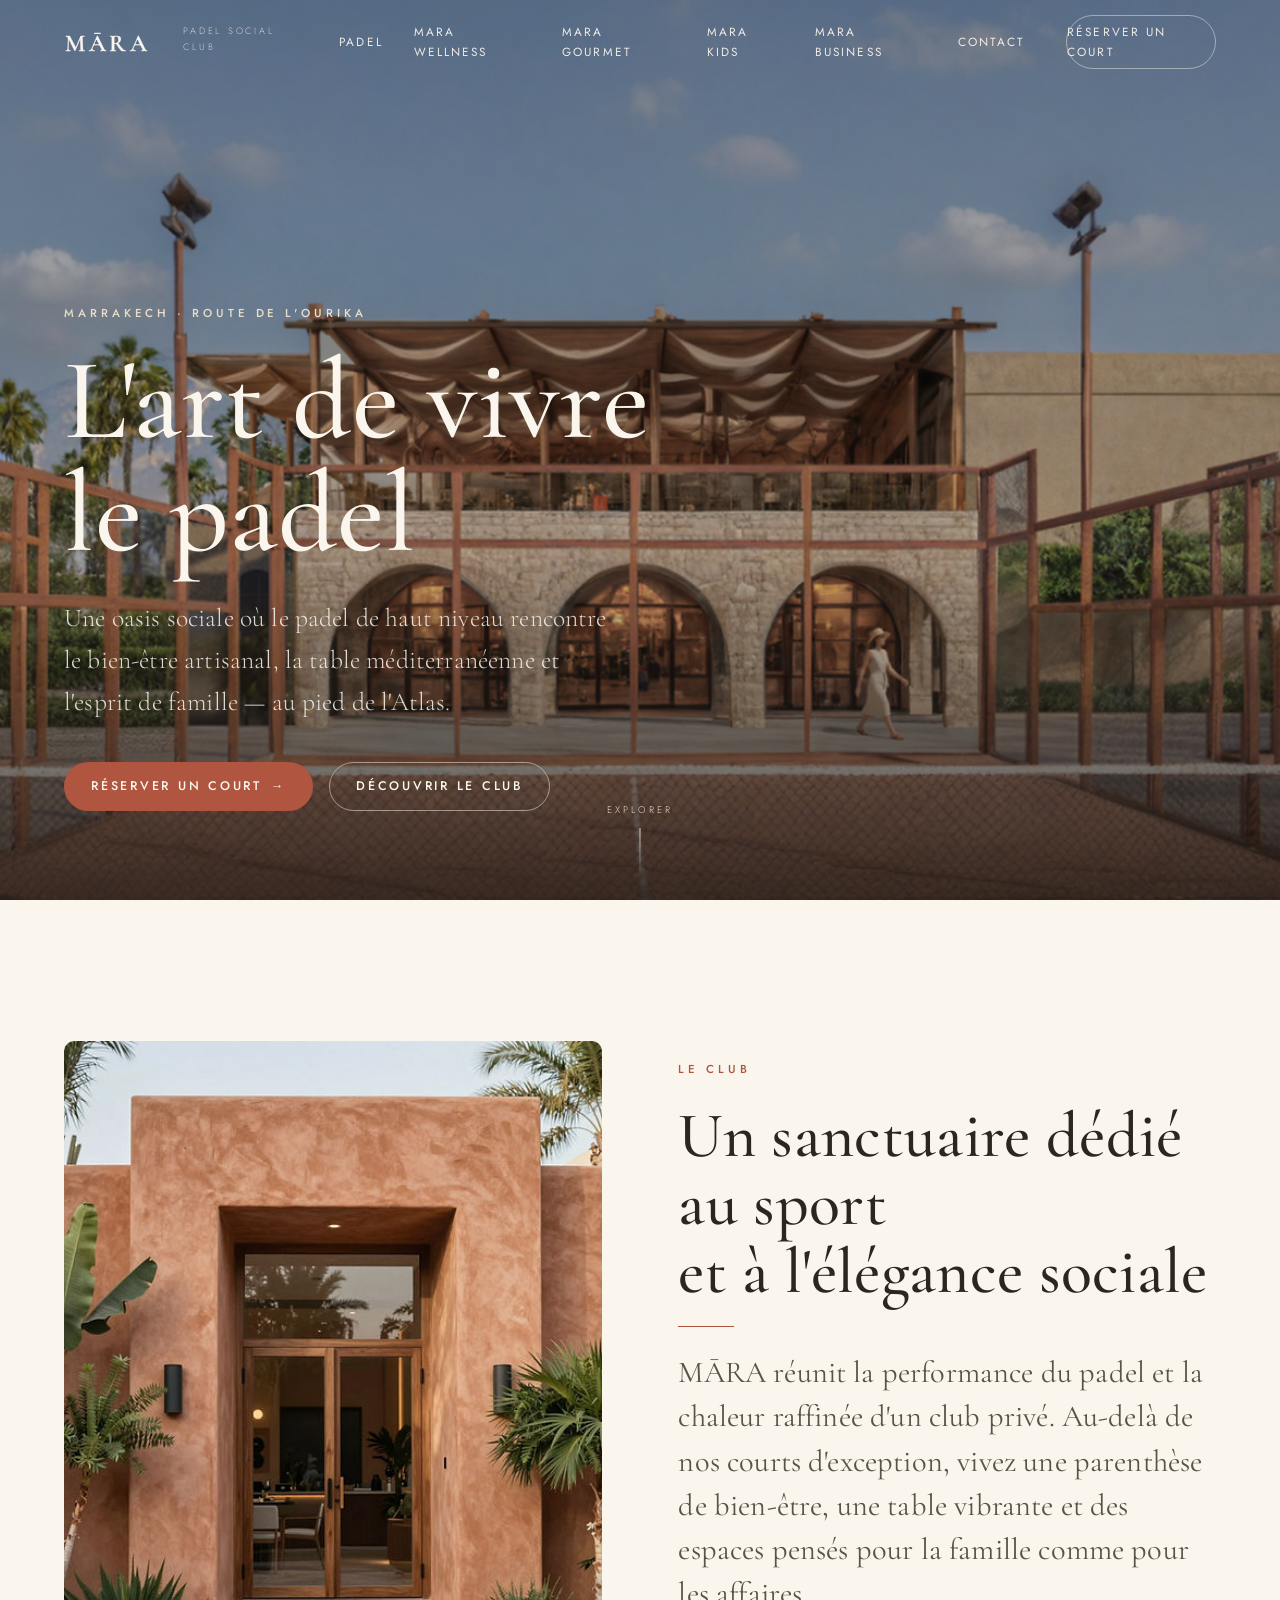
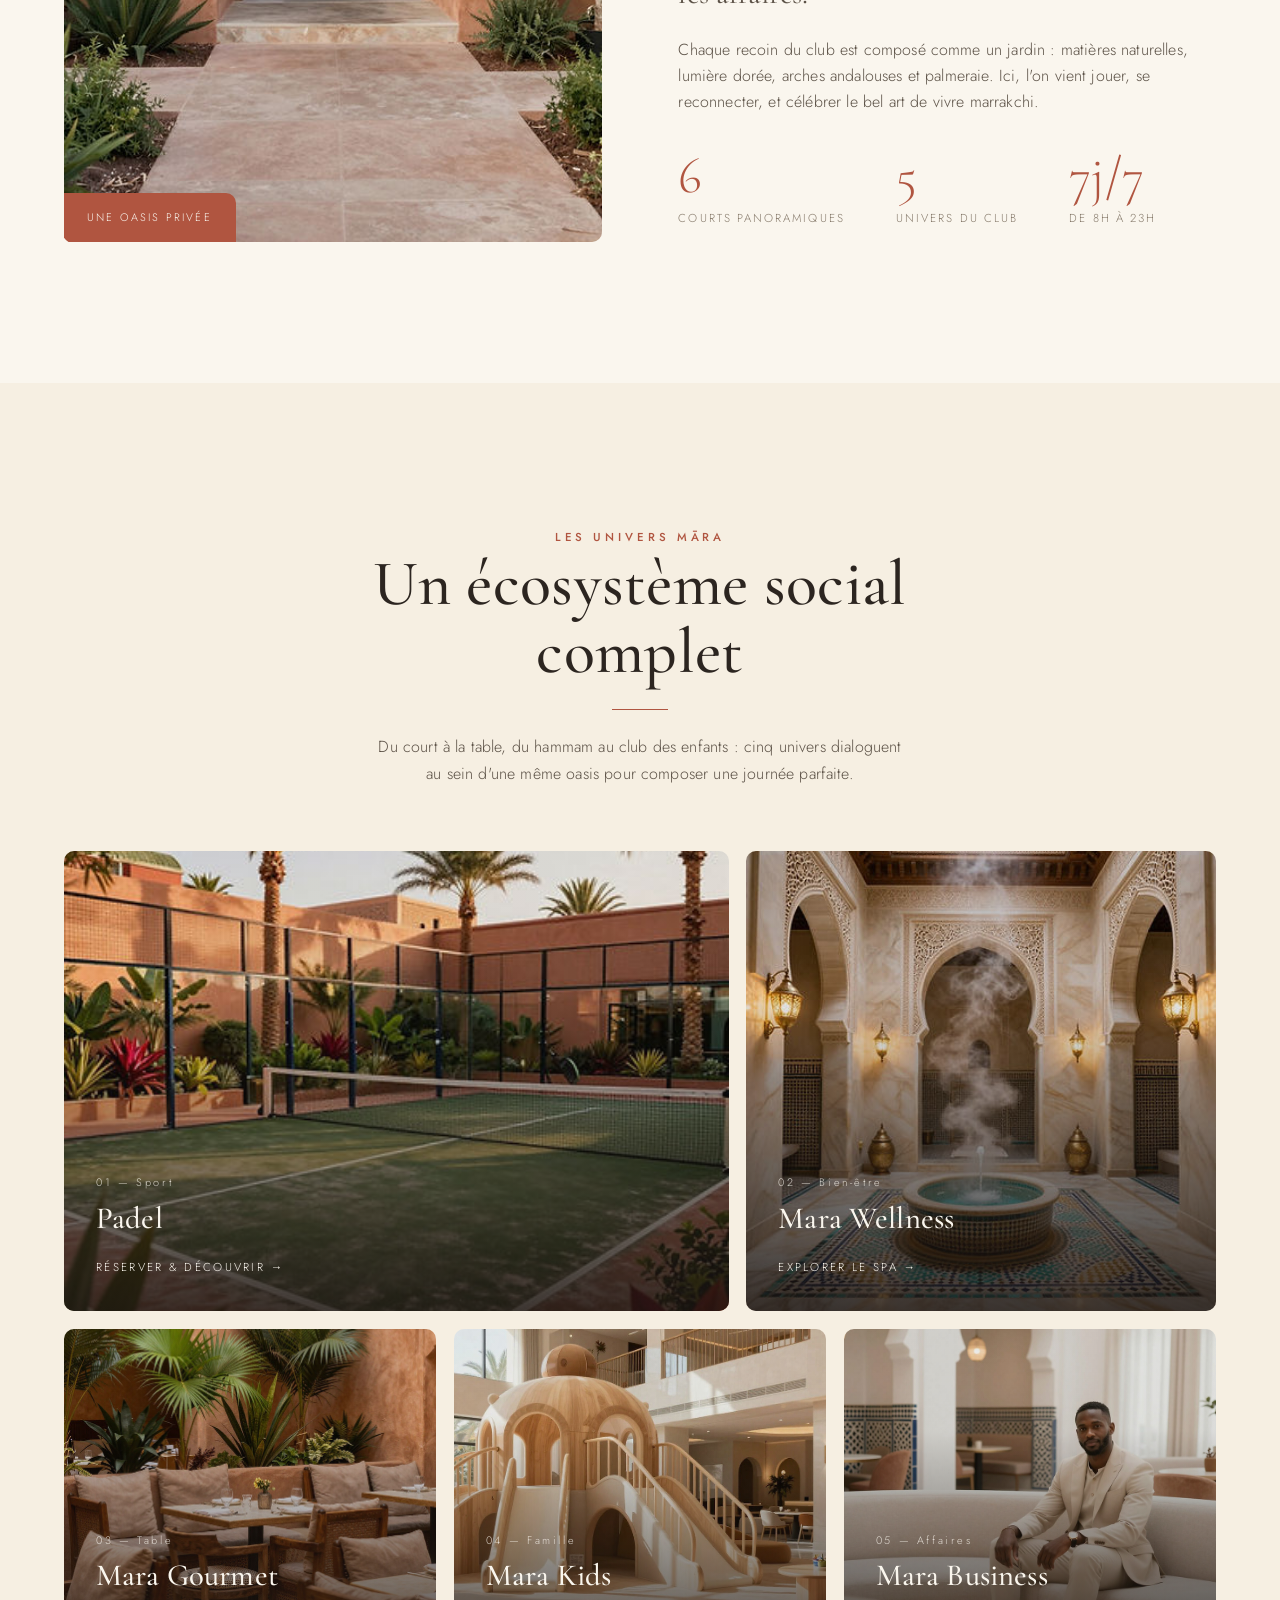
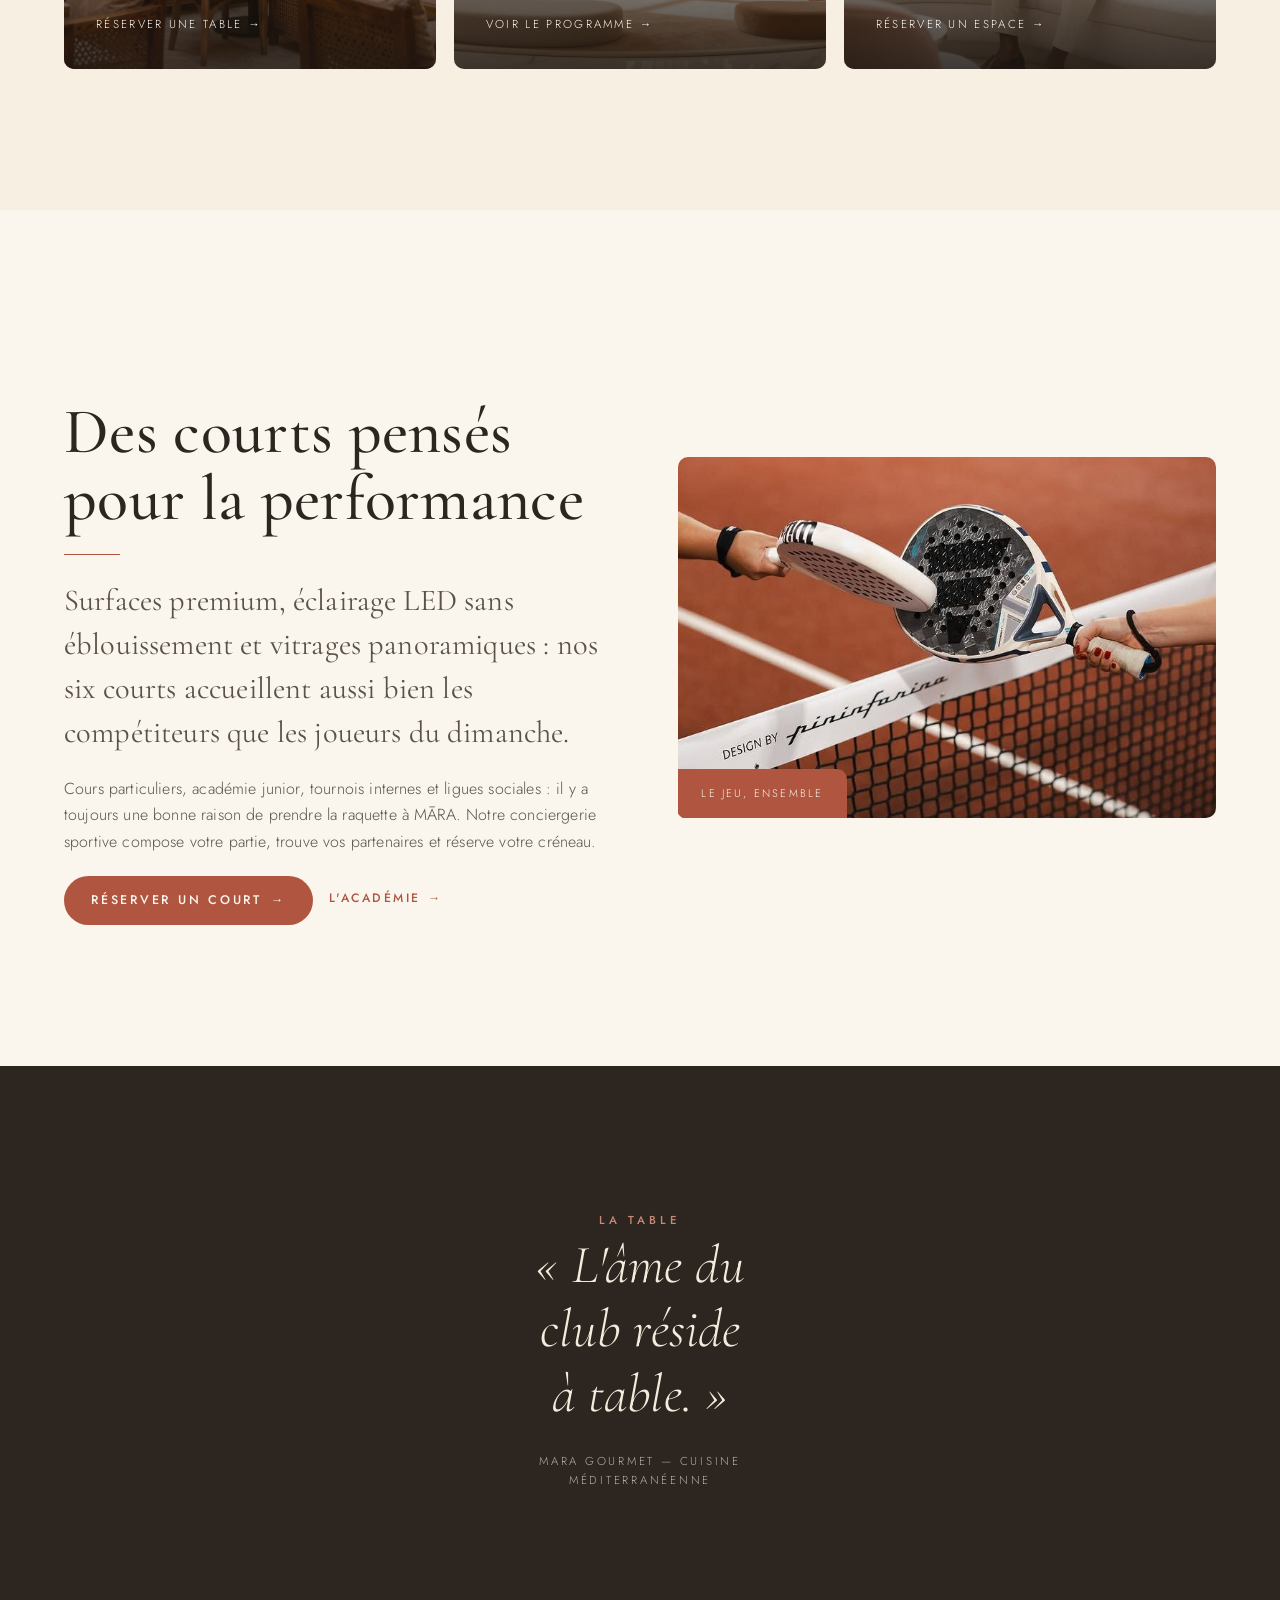
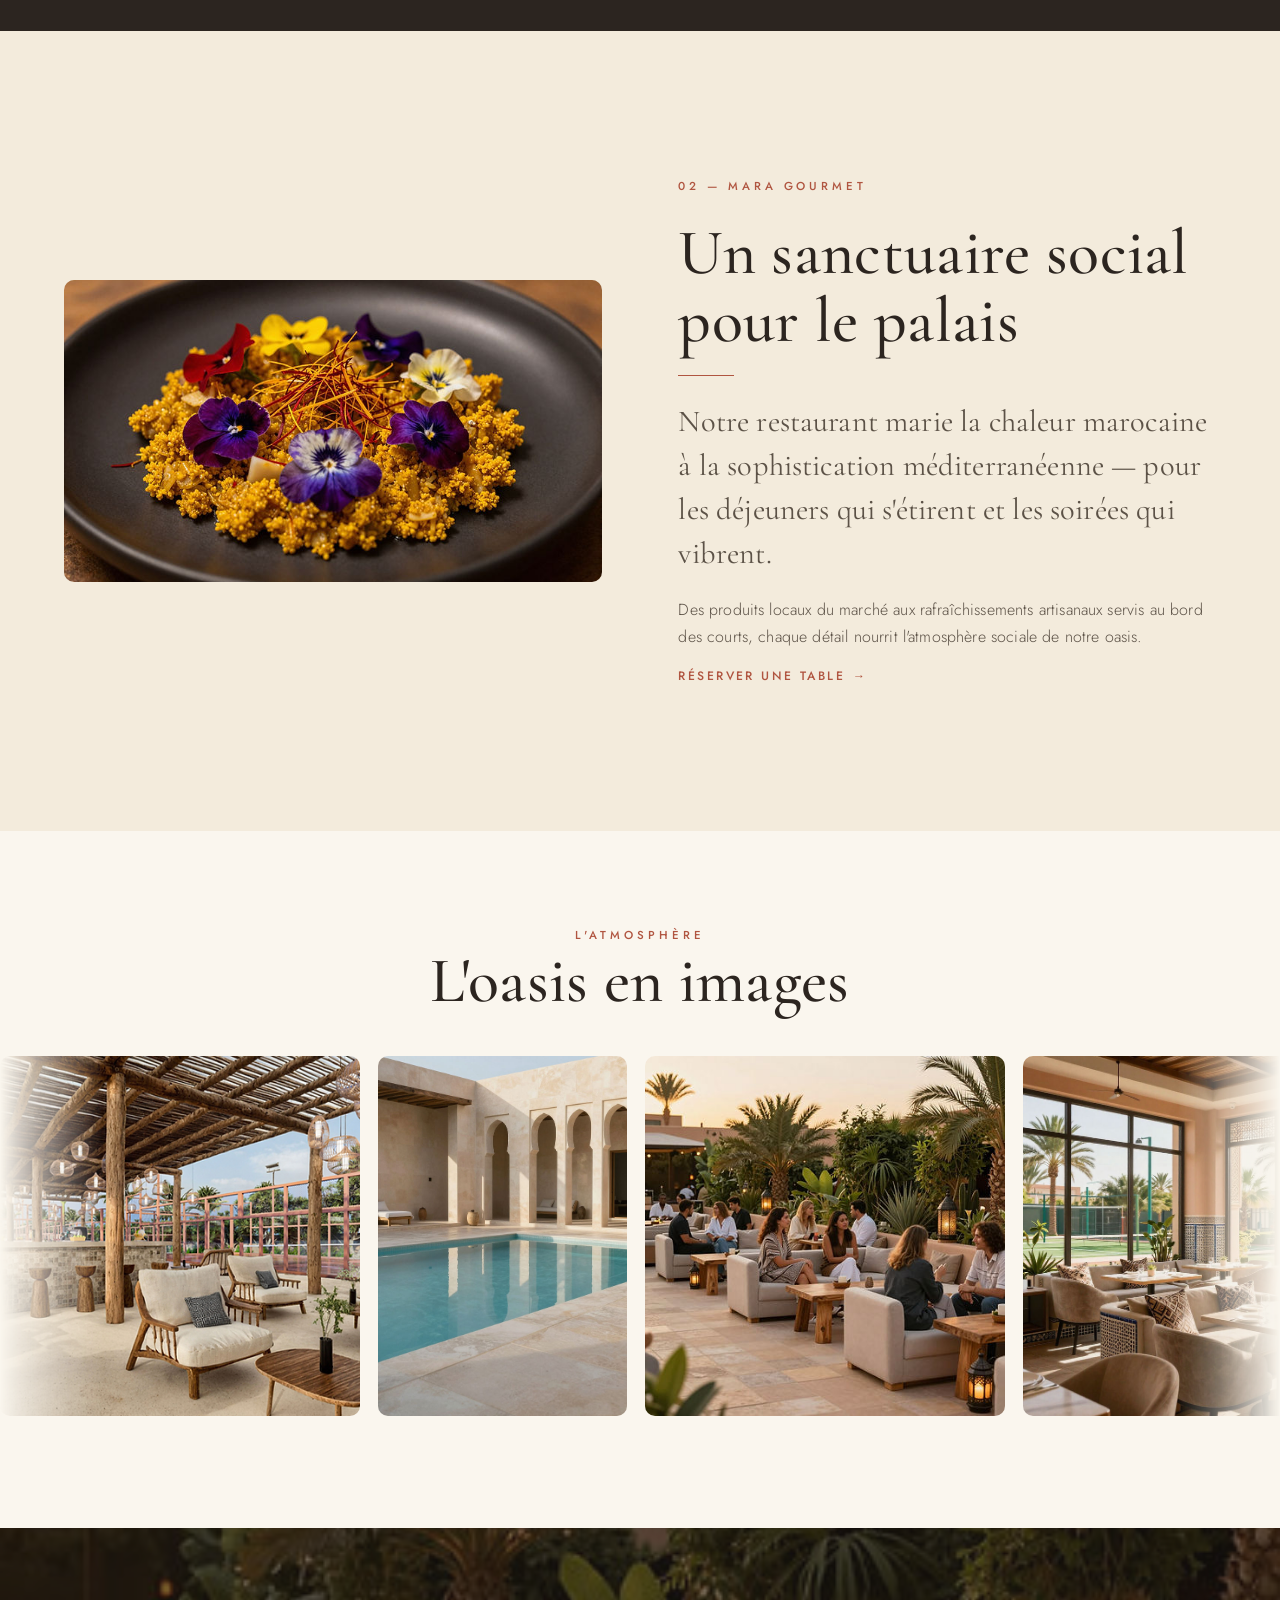
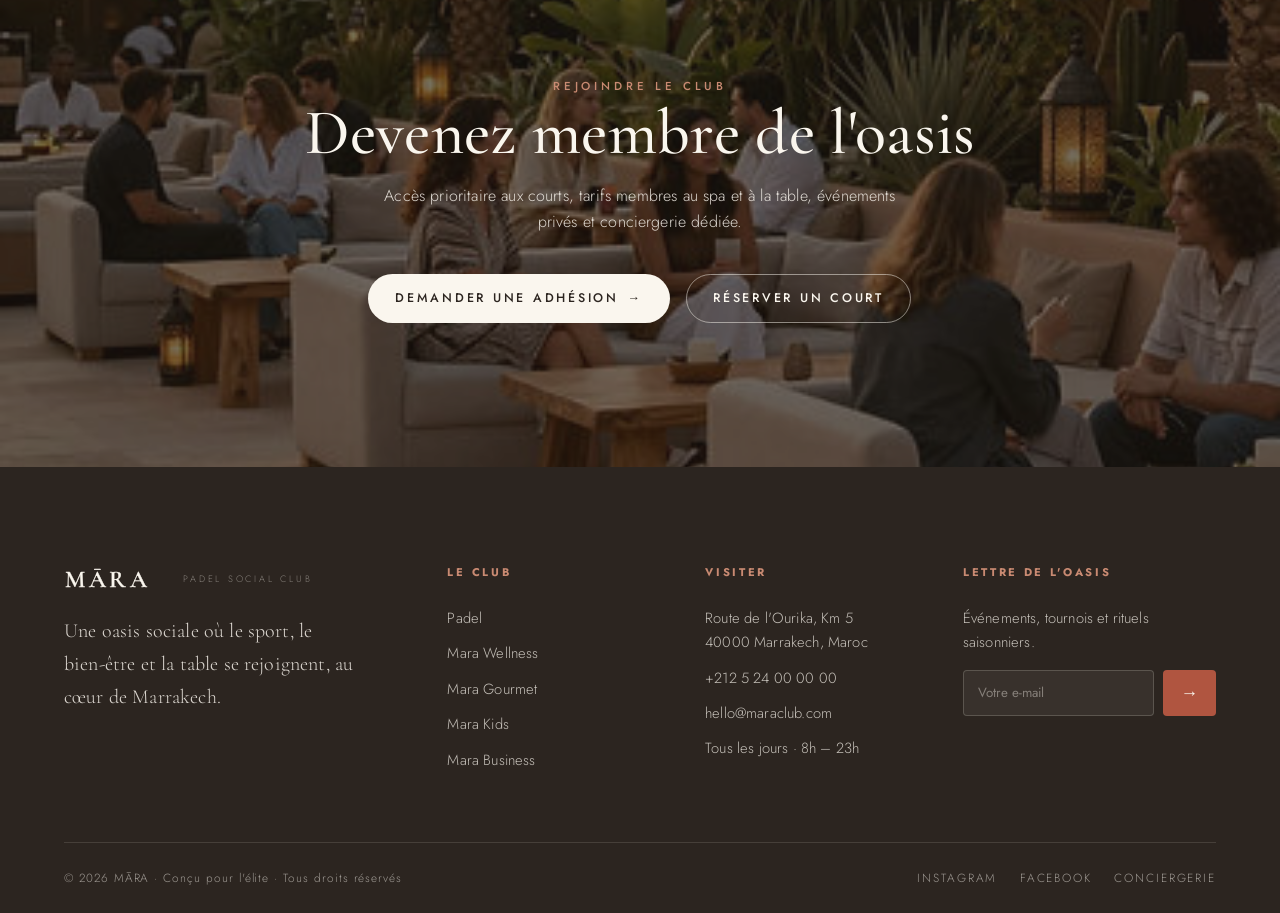
==== site/index.html @ 694688c3 "Initial commit — MARA Padel Social Club website Site vitrine statique (HTML/CSS/JS) pour le club de " ====
<!DOCTYPE html>
<html lang="fr">
<head>
  <meta charset="UTF-8" />
  <meta name="viewport" content="width=device-width, initial-scale=1.0" />
  <title>MĀRA — Padel Social Club · Marrakech</title>
  <meta name="description" content="MĀRA est un club social de padel à Marrakech : courts d'exception, spa & hammam artisanal, cuisine méditerranéenne, club enfants et espaces affaires, au cœur d'une oasis." />
  <link rel="icon" href="assets/images/logo.png" />
  <link rel="preconnect" href="https://fonts.googleapis.com" />
  <link rel="preconnect" href="https://fonts.gstatic.com" crossorigin />
  <script>document.documentElement.classList.add('js');</script>
  <link rel="stylesheet" href="assets/css/style.css" />
</head>
<body>

  <!-- ============ HEADER ============ -->
  <header class="site-header">
    <div class="container">
      <a class="brand" href="index.html" aria-label="MĀRA — accueil">
        <svg class="brand-logo animate" viewBox="0 0 180 50" role="img" aria-label="M&#256;RA"><text x="2" y="40">M&#256;RA</text></svg>
        <span class="brand-sub">Padel Social Club</span>
      </a>
      <nav class="nav" aria-label="Navigation principale">
        <a href="padel.html">Padel</a>
        <a href="wellness.html">Mara Wellness</a>
        <a href="gourmet.html">Mara Gourmet</a>
        <a href="kids.html">Mara Kids</a>
        <a href="business.html">Mara Business</a>
        <a href="contact.html">Contact</a>
        <a href="padel.html" class="btn btn--light nav-cta">Réserver un court</a>
      </nav>
      <button class="nav-toggle" aria-label="Ouvrir le menu" aria-expanded="false">
        <span></span><span></span><span></span>
      </button>
    </div>
  </header>

  <!-- ============ HERO ============ -->
  <section class="hero">
    <div class="hero__media">
      <img src="assets/images/hero-clubhouse.png" alt="Le club-house MĀRA et ses courts de padel face à l'Atlas, à Marrakech" />
    </div>
    <div class="hero__inner">
      <div class="container">
        <span class="eyebrow">Marrakech · Route de l'Ourika</span>
        <h1 class="display">L'art de vivre<br>le padel</h1>
        <p class="hero__sub">Une oasis sociale où le padel de haut niveau rencontre le bien-être artisanal, la table méditerranéenne et l'esprit de famille — au pied de l'Atlas.</p>
        <div class="hero__actions">
          <a href="padel.html" class="btn btn--primary">Réserver un court <span class="arrow">→</span></a>
          <a href="#univers" class="btn btn--light">Découvrir le club</a>
        </div>
      </div>
    </div>
    <div class="scroll-cue"><span>Explorer</span><span class="line"></span></div>
  </section>

  <!-- ============ INTRO ============ -->
  <section class="section" id="intro">
    <div class="container">
      <div class="split">
        <div class="split__media img-mask reveal">
          <img src="assets/images/entrance.jpg" alt="L'entrée en pisé du club MĀRA, entourée de palmiers" />
          <span class="frame-tag">Une oasis privée</span>
        </div>
        <div class="stack">
          <span class="eyebrow reveal">Le Club</span>
          <h2 class="section-title reveal" data-delay="1">Un sanctuaire dédié au sport<br>et à l'élégance sociale</h2>
          <hr class="rule reveal" data-delay="1" />
          <p class="lead reveal" data-delay="2">MĀRA réunit la performance du padel et la chaleur raffinée d'un club privé. Au-delà de nos courts d'exception, vivez une parenthèse de bien-être, une table vibrante et des espaces pensés pour la famille comme pour les affaires.</p>
          <p class="reveal" data-delay="2">Chaque recoin du club est composé comme un jardin : matières naturelles, lumière dorée, arches andalouses et palmeraie. Ici, l'on vient jouer, se reconnecter, et célébrer le bel art de vivre marrakchi.</p>
          <div class="figures reveal" data-delay="3">
            <div class="figure"><div class="num">6</div><div class="lbl">Courts panoramiques</div></div>
            <div class="figure"><div class="num">5</div><div class="lbl">Univers du club</div></div>
            <div class="figure"><div class="num">7j/7</div><div class="lbl">De 8h à 23h</div></div>
          </div>
        </div>
      </div>
    </div>
  </section>

  <!-- ============ UNIVERS / OFFERINGS ============ -->
  <section class="section bg-paper-warm" id="univers">
    <div class="container">
      <div class="center" style="margin-bottom: clamp(2.5rem,5vw,4rem)">
        <span class="eyebrow reveal">Les univers MĀRA</span>
        <h2 class="section-title reveal mx-auto maxw-md" data-delay="1">Un écosystème social complet</h2>
        <hr class="rule reveal" data-delay="1" />
        <p class="reveal mx-auto maxw-prose" data-delay="2">Du court à la table, du hammam au club des enfants : cinq univers dialoguent au sein d'une même oasis pour composer une journée parfaite.</p>
      </div>

      <div class="universe">
        <a href="padel.html" class="u-card span-7 tall reveal">
          <img src="assets/images/padel-court-sunset.jpg" alt="Court de padel MĀRA au coucher du soleil" />
          <div class="u-card__body">
            <span class="u-card__index">01 — Sport</span>
            <h3>Padel</h3>
            <p>Six courts panoramiques de dernière génération, pensés pour la performance comme pour le jeu social.</p>
            <span class="more">Réserver & découvrir <span class="arrow">→</span></span>
          </div>
        </a>
        <a href="wellness.html" class="u-card span-5 tall reveal" data-delay="1">
          <img src="assets/images/wellness-hammam-fountain.jpg" alt="Hammam traditionnel du spa MĀRA" />
          <div class="u-card__body">
            <span class="u-card__index">02 — Bien-être</span>
            <h3>Mara Wellness</h3>
            <p>Hammam, soins artisanaux, piscines et salle de sport pour une récupération holistique.</p>
            <span class="more">Explorer le spa <span class="arrow">→</span></span>
          </div>
        </a>
        <a href="gourmet.html" class="u-card span-4 reveal">
          <img src="assets/images/dining-patio.jpg" alt="Le patio du restaurant MĀRA" />
          <div class="u-card__body">
            <span class="u-card__index">03 — Table</span>
            <h3>Mara Gourmet</h3>
            <p>Une cuisine méditerranéenne et marocaine, du marché à l'assiette.</p>
            <span class="more">Réserver une table <span class="arrow">→</span></span>
          </div>
        </a>
        <a href="kids.html" class="u-card span-4 reveal" data-delay="1">
          <img src="assets/images/kids-club-slide.jpg" alt="Le club enfants MĀRA" />
          <div class="u-card__body">
            <span class="u-card__index">04 — Famille</span>
            <h3>Mara Kids</h3>
            <p>Un espace créatif et supervisé pour les plus jeunes, pendant que vous jouez.</p>
            <span class="more">Voir le programme <span class="arrow">→</span></span>
          </div>
        </a>
        <a href="business.html" class="u-card span-4 reveal" data-delay="2">
          <img src="assets/images/business-lounge.jpg" alt="Salon affaires MĀRA" />
          <div class="u-card__body">
            <span class="u-card__index">05 — Affaires</span>
            <h3>Mara Business</h3>
            <p>Salons et salles de réunion élégants pour le professionnel moderne.</p>
            <span class="more">Réserver un espace <span class="arrow">→</span></span>
          </div>
        </a>
      </div>
    </div>
  </section>

  <!-- ============ PADEL FEATURE ============ -->
  <section class="section">
    <div class="container">
      <div class="split split--reverse">
        <div class="split__media img-mask reveal">
          <img src="assets/images/padel-handshake.jpg" alt="Poignée de main au filet après un match de padel" />
          <span class="frame-tag">Le jeu, ensemble</span>
        </div>
        <div class="stack">
          <span class="eyebrow reveal">01 — Padel</span>
          <h2 class="section-title reveal" data-delay="1">Des courts pensés<br>pour la performance</h2>
          <hr class="rule reveal" data-delay="1" />
          <p class="lead reveal" data-delay="2">Surfaces premium, éclairage LED sans éblouissement et vitrages panoramiques : nos six courts accueillent aussi bien les compétiteurs que les joueurs du dimanche.</p>
          <p class="reveal" data-delay="2">Cours particuliers, académie junior, tournois internes et ligues sociales : il y a toujours une bonne raison de prendre la raquette à MĀRA. Notre conciergerie sportive compose votre partie, trouve vos partenaires et réserve votre créneau.</p>
          <div class="hero__actions reveal" data-delay="3">
            <a href="padel.html" class="btn btn--primary">Réserver un court <span class="arrow">→</span></a>
            <a href="padel.html#academie" class="tlink">L'académie <span class="arrow">→</span></a>
          </div>
        </div>
      </div>
    </div>
  </section>

  <!-- ============ DINING QUOTE BAND ============ -->
  <section class="section bg-ink">
    <div class="container">
      <div class="quote reveal">
        <span class="eyebrow on-dark">La table</span>
        <p>« L'âme du club réside à table. »</p>
        <cite>Mara Gourmet — cuisine méditerranéenne</cite>
      </div>
    </div>
  </section>

  <!-- ============ DINING SPLIT ============ -->
  <section class="section bg-sand">
    <div class="container">
      <div class="split">
        <div class="split__media img-mask reveal">
          <img src="assets/images/dish-couscous-flowers.jpg" alt="Plat signature aux fleurs comestibles et safran" />
        </div>
        <div class="stack">
          <span class="eyebrow reveal">02 — Mara Gourmet</span>
          <h2 class="section-title reveal" data-delay="1">Un sanctuaire social<br>pour le palais</h2>
          <hr class="rule reveal" data-delay="1" />
          <p class="lead reveal" data-delay="2">Notre restaurant marie la chaleur marocaine à la sophistication méditerranéenne — pour les déjeuners qui s'étirent et les soirées qui vibrent.</p>
          <p class="reveal" data-delay="2">Des produits locaux du marché aux rafraîchissements artisanaux servis au bord des courts, chaque détail nourrit l'atmosphère sociale de notre oasis.</p>
          <a href="gourmet.html" class="tlink reveal" data-delay="3" style="margin-top:1rem">Réserver une table <span class="arrow">→</span></a>
        </div>
      </div>
    </div>
  </section>

  <!-- ============ GALLERY MARQUEE ============ -->
  <section class="section--tight" style="padding-bottom: clamp(4rem,9vw,7rem)">
    <div class="container center" style="margin-bottom:2.6rem">
      <span class="eyebrow reveal">L'atmosphère</span>
      <h2 class="section-title reveal mx-auto" data-delay="1">L'oasis en images</h2>
    </div>
    <div class="marquee">
      <div class="marquee__track">
        <img src="assets/images/lounge-pergola.png" alt="Salon sous pergola" />
        <img src="assets/images/wellness-outdoor-pool.jpg" alt="Piscine extérieure aux arches" />
        <img src="assets/images/social-lounge-sunset.jpg" alt="Salon social au coucher du soleil" />
        <img src="assets/images/dining-courtside.jpg" alt="Restaurant face aux courts" />
        <img src="assets/images/wellness-hammam-baths.jpg" alt="Bains de hammam en marbre" />
        <img src="assets/images/kids-garden.jpg" alt="Enfants au jardin" />
        <img src="assets/images/padel-racket-clay.jpg" alt="Raquette de padel sur terre battue" />
        <!-- duplicate for seamless loop -->
        <img src="assets/images/lounge-pergola.png" alt="" aria-hidden="true" />
        <img src="assets/images/wellness-outdoor-pool.jpg" alt="" aria-hidden="true" />
        <img src="assets/images/social-lounge-sunset.jpg" alt="" aria-hidden="true" />
        <img src="assets/images/dining-courtside.jpg" alt="" aria-hidden="true" />
        <img src="assets/images/wellness-hammam-baths.jpg" alt="" aria-hidden="true" />
        <img src="assets/images/kids-garden.jpg" alt="" aria-hidden="true" />
        <img src="assets/images/padel-racket-clay.jpg" alt="" aria-hidden="true" />
      </div>
    </div>
  </section>

  <!-- ============ MEMBERSHIP / CTA BAND ============ -->
  <section class="cta-band">
    <div class="cta-band__media"><img src="assets/images/social-lounge-sunset.jpg" alt="Salon social MĀRA au crépuscule" /></div>
    <div class="cta-band__inner container">
      <span class="eyebrow on-dark reveal">Rejoindre le club</span>
      <h2 class="section-title reveal mx-auto maxw-md" data-delay="1">Devenez membre de l'oasis</h2>
      <p class="reveal mx-auto maxw-prose" data-delay="2" style="color:rgba(250,246,238,0.85); margin-top:1rem">Accès prioritaire aux courts, tarifs membres au spa et à la table, événements privés et conciergerie dédiée.</p>
      <div class="hero__actions reveal" data-delay="3" style="justify-content:center">
        <a href="contact.html" class="btn btn--solid-light">Demander une adhésion <span class="arrow">→</span></a>
        <a href="padel.html" class="btn btn--light">Réserver un court</a>
      </div>
    </div>
  </section>

  <!-- ============ FOOTER ============ -->
  <footer class="site-footer">
    <div class="container">
      <div class="footer-grid">
        <div>
          <a class="brand" href="index.html"><svg class="brand-logo animate" viewBox="0 0 180 50" role="img" aria-label="M&#256;RA"><text x="2" y="40">M&#256;RA</text></svg><span class="brand-sub">Padel Social Club</span></a>
          <p class="footer-tag">Une oasis sociale où le sport, le bien-être et la table se rejoignent, au cœur de Marrakech.</p>
        </div>
        <div class="footer-col">
          <h5>Le club</h5>
          <a href="padel.html">Padel</a>
          <a href="wellness.html">Mara Wellness</a>
          <a href="gourmet.html">Mara Gourmet</a>
          <a href="kids.html">Mara Kids</a>
          <a href="business.html">Mara Business</a>
        </div>
        <div class="footer-col">
          <h5>Visiter</h5>
          <p>Route de l'Ourika, Km 5<br>40000 Marrakech, Maroc</p>
          <a href="tel:+212524000000">+212 5 24 00 00 00</a>
          <a href="mailto:hello@maraclub.com">hello@maraclub.com</a>
          <p>Tous les jours · 8h – 23h</p>
        </div>
        <div class="footer-col">
          <h5>Lettre de l'oasis</h5>
          <p>Événements, tournois et rituels saisonniers.</p>
          <form class="news" data-demo>
            <input type="email" placeholder="Votre e-mail" required aria-label="E-mail" />
            <button type="submit" aria-label="S'inscrire">→</button>
          </form>
        </div>
      </div>
      <div class="footer-bottom">
        <span>© <span data-year>2026</span> MĀRA · Conçu pour l'élite · Tous droits réservés</span>
        <div class="socials">
          <a href="#">Instagram</a>
          <a href="#">Facebook</a>
          <a href="contact.html">Conciergerie</a>
        </div>
      </div>
    </div>
  </footer>

  <script src="assets/js/main.js"></script>
</body>
</html>
---- site/assets/css/style.css ----
/* =========================================================
   MĀRA — Social Padel Club, Marrakech
   Design system & global styles
   ========================================================= */

/* ----- Fonts ----- */
@import url('https://fonts.googleapis.com/css2?family=Cormorant+Garamond:ital,wght@0,400;0,500;0,600;1,400&family=Jost:wght@300;400;500;600&display=swap');

/* ----- Design tokens ----- */
:root {
  /* Palette */
  --clay:        #b05540;   /* brand terracotta */
  --clay-deep:   #8f4332;
  --clay-soft:   #c98a72;
  --sand:        #e9decb;
  --sand-light:  #f3ebdc;
  --paper:       #faf6ee;
  --paper-warm:  #f6efe2;
  --stone:       #cbb9a0;
  --olive:       #7c7a52;
  --olive-soft:  #9b9974;
  --ink:         #2c2520;
  --ink-soft:    #5c5247;
  --muted:       #877b6c;
  --line:        rgba(44, 37, 32, 0.14);
  --white:       #ffffff;

  /* Typography */
  --serif: 'Cormorant Garamond', Georgia, 'Times New Roman', serif;
  --sans:  'Jost', -apple-system, BlinkMacSystemFont, 'Segoe UI', sans-serif;

  /* Layout */
  --maxw: 1280px;
  --gutter: clamp(1.25rem, 5vw, 5rem);
  --radius: 4px;
  --radius-lg: 10px;

  /* Motion */
  --ease: cubic-bezier(0.22, 1, 0.36, 1);
  --slow: 0.9s;

  /* Header */
  --nav-h: 84px;
}

/* ----- Reset ----- */
*, *::before, *::after { box-sizing: border-box; margin: 0; padding: 0; }

html { scroll-behavior: smooth; -webkit-text-size-adjust: 100%; }

body {
  font-family: var(--sans);
  font-weight: 300;
  color: var(--ink);
  background: var(--paper);
  line-height: 1.65;
  letter-spacing: 0.01em;
  overflow-x: hidden;
  -webkit-font-smoothing: antialiased;
}

img { max-width: 100%; display: block; }
a { color: inherit; text-decoration: none; }
button { font-family: inherit; cursor: pointer; border: none; background: none; color: inherit; }
ul { list-style: none; }

/* ----- Typographic scale ----- */
h1, h2, h3, h4 { font-family: var(--serif); font-weight: 500; line-height: 1.06; letter-spacing: 0.005em; }
.display {
  font-size: clamp(3rem, 9vw, 7.5rem);
  font-weight: 500;
  line-height: 0.98;
}
h2.section-title { font-size: clamp(2.2rem, 5vw, 4rem); }
h3 { font-size: clamp(1.5rem, 2.6vw, 2.2rem); }

.eyebrow {
  font-family: var(--sans);
  font-weight: 500;
  font-size: 0.72rem;
  letter-spacing: 0.34em;
  text-transform: uppercase;
  color: var(--clay);
}
.eyebrow.on-dark { color: var(--clay-soft); }

.lead {
  font-family: var(--serif);
  font-size: clamp(1.3rem, 2.4vw, 1.9rem);
  font-weight: 400;
  line-height: 1.45;
  color: var(--ink-soft);
}

p { color: var(--ink-soft); }
.muted { color: var(--muted); }

/* ----- Layout helpers ----- */
.container { width: 100%; max-width: var(--maxw); margin-inline: auto; padding-inline: var(--gutter); }
.section { padding-block: clamp(5rem, 11vw, 9.5rem); }
.section--tight { padding-block: clamp(3.5rem, 7vw, 6rem); }
.bg-paper-warm { background: var(--paper-warm); }
.bg-sand { background: var(--sand-light); }
.bg-ink { background: var(--ink); color: var(--sand-light); }
.bg-clay { background: var(--clay); color: var(--paper); }
.center { text-align: center; }
.mx-auto { margin-inline: auto; }
.maxw-prose { max-width: 60ch; }
.maxw-md { max-width: 720px; }

.rule { width: 56px; height: 1px; background: var(--clay); border: 0; margin: 1.5rem 0; }
.center .rule { margin-inline: auto; }

/* ----- Buttons ----- */
.btn {
  display: inline-flex;
  align-items: center;
  gap: 0.7em;
  font-family: var(--sans);
  font-weight: 500;
  font-size: 0.78rem;
  letter-spacing: 0.22em;
  text-transform: uppercase;
  padding: 1.05em 2.1em;
  border-radius: 999px;
  transition: background var(--slow) var(--ease), color var(--slow) var(--ease),
              transform 0.5s var(--ease), border-color 0.5s var(--ease), box-shadow 0.5s var(--ease);
  border: 1px solid transparent;
  background-size: 200% 100%;
  position: relative;
  will-change: transform;
}
.btn:hover { transform: translateY(-2px); }
.btn--primary { background: var(--clay); color: var(--paper); }
.btn--primary:hover { background: var(--clay-deep); box-shadow: 0 16px 30px -16px rgba(143, 67, 50, 0.7); }
.btn--ghost { border-color: var(--ink); color: var(--ink); }
.btn--ghost:hover { background: var(--ink); color: var(--paper); }
.btn--light { border-color: rgba(250, 246, 238, 0.5); color: var(--paper); }
.btn--light:hover { background: var(--paper); color: var(--ink); border-color: var(--paper); }
.btn--solid-light { background: var(--paper); color: var(--ink); }
.btn--solid-light:hover { background: var(--sand); }
.btn .arrow { transition: transform 0.5s var(--ease); }
.btn:hover .arrow { transform: translateX(4px); }

/* text link */
.tlink {
  display: inline-flex; align-items: center; gap: 0.6em;
  font-size: 0.76rem; font-weight: 500; letter-spacing: 0.2em; text-transform: uppercase;
  padding-bottom: 4px; position: relative; color: var(--clay);
}
.tlink::after {
  content: ""; position: absolute; left: 0; bottom: 0; height: 1px; width: 100%;
  background: currentColor; transform: scaleX(0); transform-origin: right; transition: transform 0.5s var(--ease);
}
.tlink:hover::after { transform: scaleX(1); transform-origin: left; }
.tlink .arrow { transition: transform 0.4s var(--ease); }
.tlink:hover .arrow { transform: translateX(4px); }

/* =========================================================
   Header / Navigation
   ========================================================= */
.site-header {
  position: fixed; inset: 0 0 auto 0; z-index: 100;
  height: var(--nav-h);
  display: flex; align-items: center;
  transition: background 0.5s var(--ease), height 0.5s var(--ease), box-shadow 0.5s var(--ease);
}
.site-header .container { display: flex; align-items: center; justify-content: space-between; gap: 2rem; }

.brand { display: flex; align-items: center; gap: 0.7rem; z-index: 2; color: var(--paper); transition: color 0.5s var(--ease); }

/* Animated SVG wordmark */
.brand-logo { height: 30px; width: auto; overflow: visible; display: block; }
.brand-logo text {
  font-family: var(--serif); font-weight: 600; font-size: 40px; letter-spacing: 6px;
  fill: currentColor; stroke: currentColor; stroke-width: 0.6px;
  paint-order: stroke fill; stroke-linejoin: round; stroke-linecap: round;
}
/* draw-on animation */
.brand-logo.animate text {
  fill-opacity: 0;
  stroke-dasharray: 440;
  stroke-dashoffset: 440;
  animation: logo-draw 1.7s var(--ease) forwards, logo-fill 0.9s ease 1.05s forwards;
}
@keyframes logo-draw { to { stroke-dashoffset: 0; } }
@keyframes logo-fill { to { fill-opacity: 1; } }

.brand-sub {
  font-size: 0.58rem; letter-spacing: 0.3em; text-transform: uppercase;
  color: currentColor; opacity: 0.72; transition: color 0.5s var(--ease);
  align-self: flex-end; padding-bottom: 0.4rem;
}

.nav { display: flex; align-items: center; gap: clamp(1.2rem, 2.4vw, 2.6rem); }
.nav a {
  font-size: 0.74rem; font-weight: 400; letter-spacing: 0.18em; text-transform: uppercase;
  color: var(--paper); position: relative; padding: 0.4rem 0; transition: color 0.5s var(--ease), opacity 0.4s;
  opacity: 0.92;
}
.nav a::after {
  content: ""; position: absolute; left: 0; bottom: 0; height: 1px; width: 100%;
  background: currentColor; transform: scaleX(0); transform-origin: right; transition: transform 0.45s var(--ease);
}
.nav a:hover::after, .nav a[aria-current="page"]::after { transform: scaleX(1); transform-origin: left; }
.nav a[aria-current="page"] { opacity: 1; }

.nav-cta { margin-left: 0.6rem; }

/* scrolled / solid header */
.site-header.is-solid {
  background: rgba(250, 246, 238, 0.92);
  backdrop-filter: blur(14px) saturate(140%);
  box-shadow: 0 1px 0 var(--line);
  height: 70px;
}
.site-header.is-solid .brand,
.site-header.is-solid .nav a { color: var(--ink); }
.site-header.is-solid .brand-logo { height: 26px; transition: height 0.5s var(--ease); }
.site-header.is-solid .nav-cta.btn--light { border-color: var(--ink); color: var(--ink); }
.site-header.is-solid .nav-cta.btn--light:hover { background: var(--clay); color: var(--paper); border-color: var(--clay); }

/* solid header variant for interior pages (light hero) */
.site-header.force-solid { background: rgba(250,246,238,0.92); backdrop-filter: blur(14px); }

/* Mobile nav toggle */
.nav-toggle { display: none; width: 30px; height: 22px; position: relative; z-index: 110; }
.nav-toggle span { position: absolute; left: 0; height: 1.5px; width: 100%; background: var(--paper); transition: transform 0.45s var(--ease), opacity 0.3s, background 0.4s; }
.nav-toggle span:nth-child(1) { top: 2px; }
.nav-toggle span:nth-child(2) { top: 50%; transform: translateY(-50%); }
.nav-toggle span:nth-child(3) { bottom: 2px; }
.is-solid .nav-toggle span { background: var(--ink); }
body.menu-open .nav-toggle span { background: var(--ink); }
body.menu-open .nav-toggle span:nth-child(1) { top: 50%; transform: translateY(-50%) rotate(45deg); }
body.menu-open .nav-toggle span:nth-child(2) { opacity: 0; }
body.menu-open .nav-toggle span:nth-child(3) { bottom: auto; top: 50%; transform: translateY(-50%) rotate(-45deg); }

/* =========================================================
   Hero
   ========================================================= */
.hero { position: relative; min-height: 100svh; display: flex; align-items: flex-end; overflow: hidden; }
.hero__media { position: absolute; inset: 0; z-index: 0; }
.hero__media img { width: 100%; height: 100%; object-fit: cover; transform: scale(1.08); }
.hero__media::after {
  content: ""; position: absolute; inset: 0;
  background:
    linear-gradient(to top, rgba(28,22,18,0.78) 0%, rgba(28,22,18,0.18) 38%, rgba(28,22,18,0.32) 100%);
}
.hero__inner { position: relative; z-index: 2; width: 100%; padding-bottom: clamp(3rem, 7vw, 6rem); }
.hero__inner .container { max-width: var(--maxw); }
.hero .eyebrow { color: var(--sand); margin-bottom: 1.4rem; display: inline-block; }
.hero .display { color: var(--paper); max-width: 16ch; }
.hero__sub { color: rgba(250,246,238,0.86); font-family: var(--serif); font-size: clamp(1.15rem, 2vw, 1.6rem); max-width: 46ch; margin-top: 1.6rem; }
.hero__actions { display: flex; flex-wrap: wrap; gap: 1rem; margin-top: 2.4rem; }

.scroll-cue {
  position: absolute; left: 50%; bottom: 1.6rem; transform: translateX(-50%); z-index: 3;
  display: flex; flex-direction: column; align-items: center; gap: 0.6rem;
  color: var(--sand); font-size: 0.6rem; letter-spacing: 0.3em; text-transform: uppercase;
}
.scroll-cue .line { width: 1px; height: 46px; background: linear-gradient(var(--sand), transparent); animation: cue 2.4s var(--ease) infinite; }
@keyframes cue { 0% { transform: scaleY(0); transform-origin: top; } 45% { transform: scaleY(1); transform-origin: top; } 55% { transform: scaleY(1); transform-origin: bottom; } 100% { transform: scaleY(0); transform-origin: bottom; } }

/* Page hero (interior) */
.pagehero { position: relative; min-height: 72svh; display: flex; align-items: flex-end; overflow: hidden; }
.pagehero__media { position: absolute; inset: 0; }
.pagehero__media img { width: 100%; height: 100%; object-fit: cover; transform: scale(1.06); }
.pagehero__media::after { content: ""; position: absolute; inset: 0; background: linear-gradient(to top, rgba(28,22,18,0.74), rgba(28,22,18,0.12) 55%, rgba(28,22,18,0.4)); }
.pagehero__inner { position: relative; z-index: 2; width: 100%; padding-bottom: clamp(2.5rem, 5vw, 4.5rem); }
.pagehero .eyebrow { color: var(--sand); }
.pagehero h1 { color: var(--paper); font-size: clamp(2.6rem, 7vw, 5.5rem); margin-top: 1rem; }
.pagehero p { color: rgba(250,246,238,0.85); font-family: var(--serif); font-size: clamp(1.1rem, 2vw, 1.5rem); max-width: 48ch; margin-top: 1rem; }

/* breadcrumb */
.crumbs { display: flex; gap: 0.6rem; font-size: 0.7rem; letter-spacing: 0.18em; text-transform: uppercase; color: rgba(250,246,238,0.7); margin-bottom: 1rem; }
.crumbs a:hover { color: var(--paper); }

/* =========================================================
   Reveal animations
   ========================================================= */
.reveal { opacity: 1; transform: none; } /* visible by default (no-JS / progressive enhancement) */
.js .reveal { opacity: 0; transform: translateY(34px); transition: opacity 1s var(--ease), transform 1s var(--ease); }
.js .reveal.in { opacity: 1; transform: none; }
.reveal[data-delay="1"] { transition-delay: 0.1s; }
.reveal[data-delay="2"] { transition-delay: 0.2s; }
.reveal[data-delay="3"] { transition-delay: 0.3s; }
.reveal[data-delay="4"] { transition-delay: 0.4s; }
.img-mask { overflow: hidden; }
.img-mask img { transition: transform 1.4s var(--ease); }
.img-mask.in img, .img-mask:hover img { transform: scale(1); }

@media (prefers-reduced-motion: reduce) {
  .reveal { opacity: 1 !important; transform: none !important; }
  *, *::before, *::after { animation-duration: 0.001s !important; transition-duration: 0.05s !important; }
  html { scroll-behavior: auto; }
}

/* =========================================================
   Intro / split sections
   ========================================================= */
.split { display: grid; grid-template-columns: 1fr 1fr; gap: clamp(2.5rem, 6vw, 6rem); align-items: center; }
.split--reverse .split__media { order: 2; }
.split__media { position: relative; }
.split__media img { width: 100%; height: 100%; object-fit: cover; border-radius: var(--radius-lg); }
.split__media .frame-tag {
  position: absolute; bottom: -1px; left: -1px; background: var(--clay); color: var(--paper);
  padding: 1rem 1.5rem; font-size: 0.68rem; letter-spacing: 0.2em; text-transform: uppercase; border-radius: 0 var(--radius-lg) 0 var(--radius-lg);
}
.stack > * + * { margin-top: 1.3rem; }
.figures { display: flex; gap: clamp(1.5rem, 4vw, 3.5rem); margin-top: 2.2rem; flex-wrap: wrap; }
.figure .num { font-family: var(--serif); font-size: clamp(2.4rem, 4vw, 3.4rem); color: var(--clay); line-height: 1; }
.figure .lbl { font-size: 0.72rem; letter-spacing: 0.18em; text-transform: uppercase; color: var(--muted); margin-top: 0.4rem; }

/* =========================================================
   Offerings grid (universe cards)
   ========================================================= */
.universe { display: grid; grid-template-columns: repeat(12, 1fr); gap: 1.1rem; }
.u-card {
  position: relative; overflow: hidden; border-radius: var(--radius-lg);
  min-height: 340px; display: flex; align-items: flex-end; color: var(--paper);
  text-decoration: none; isolation: isolate;
}
.u-card img { position: absolute; inset: 0; width: 100%; height: 100%; object-fit: cover; z-index: -2; transition: transform 1.3s var(--ease); }
.u-card::after { content: ""; position: absolute; inset: 0; z-index: -1; background: linear-gradient(to top, rgba(28,22,18,0.82), rgba(28,22,18,0.05) 70%); transition: background 0.6s var(--ease); }
.u-card:hover img { transform: scale(1.07); }
.u-card:hover::after { background: linear-gradient(to top, rgba(143,67,50,0.85), rgba(28,22,18,0.1) 75%); }
.u-card__body { padding: clamp(1.4rem, 2.5vw, 2.2rem); position: relative; z-index: 1; width: 100%; }
.u-card__index { font-size: 0.68rem; letter-spacing: 0.24em; opacity: 0.8; }
.u-card h3 { font-size: clamp(1.7rem, 2.4vw, 2.3rem); margin: 0.5rem 0 0.4rem; }
.u-card p { color: rgba(250,246,238,0.85); font-size: 0.92rem; max-width: 36ch; max-height: 0; opacity: 0; overflow: hidden; transition: max-height 0.6s var(--ease), opacity 0.5s var(--ease), margin 0.5s; }
.u-card:hover p { max-height: 120px; opacity: 1; margin-top: 0.3rem; }
.u-card .more { display: inline-flex; align-items: center; gap: 0.5em; font-size: 0.72rem; letter-spacing: 0.2em; text-transform: uppercase; margin-top: 1rem; }
.u-card .more .arrow { transition: transform 0.5s var(--ease); }
.u-card:hover .more .arrow { transform: translateX(5px); }

/* spans */
.span-7 { grid-column: span 7; }
.span-5 { grid-column: span 5; }
.span-4 { grid-column: span 4; }
.span-6 { grid-column: span 6; }
.span-8 { grid-column: span 8; }
.span-12 { grid-column: span 12; }
.tall { min-height: 460px; }

/* =========================================================
   Feature list / amenities
   ========================================================= */
.amenities { display: grid; grid-template-columns: repeat(3, 1fr); gap: clamp(1.5rem, 4vw, 3rem) clamp(2rem,5vw,4rem); }
.amenity { padding-top: 1.6rem; border-top: 1px solid var(--line); }
.amenity .ico { width: 30px; height: 30px; color: var(--clay); margin-bottom: 1rem; }
.amenity h4 { font-size: 1.45rem; margin-bottom: 0.4rem; }
.amenity p { font-size: 0.95rem; }

/* =========================================================
   Gallery marquee
   ========================================================= */
.marquee { overflow: hidden; -webkit-mask-image: linear-gradient(90deg, transparent, #000 8%, #000 92%, transparent); mask-image: linear-gradient(90deg, transparent, #000 8%, #000 92%, transparent); }
.marquee__track { display: flex; gap: 1.1rem; width: max-content; animation: scrollx 48s linear infinite; }
.marquee:hover .marquee__track { animation-play-state: paused; }
.marquee__track img { height: clamp(220px, 30vw, 360px); width: auto; border-radius: var(--radius-lg); object-fit: cover; filter: saturate(1.02); }
@keyframes scrollx { to { transform: translateX(-50%); } }

/* =========================================================
   Dining strip / quote
   ========================================================= */
.quote { text-align: center; max-width: 24ch; margin-inline: auto; }
.quote p { font-family: var(--serif); font-size: clamp(1.8rem, 4.2vw, 3.4rem); line-height: 1.2; color: inherit; font-style: italic; }
.quote cite { display: block; margin-top: 1.6rem; font-style: normal; font-family: var(--sans); font-size: 0.72rem; letter-spacing: 0.24em; text-transform: uppercase; opacity: 0.7; }

/* =========================================================
   Menu list (gourmet)
   ========================================================= */
.menu-block { display: grid; gap: 2.4rem; }
.menu-cat h3 { color: var(--clay); margin-bottom: 0.4rem; }
.menu-cat .cat-note { font-size: 0.85rem; color: var(--muted); margin-bottom: 1.4rem; }
.menu-item { display: grid; grid-template-columns: 1fr auto; gap: 0.4rem 1rem; padding: 1rem 0; border-bottom: 1px dashed var(--line); align-items: baseline; }
.menu-item .name { font-family: var(--serif); font-size: 1.4rem; color: var(--ink); }
.menu-item .price { font-family: var(--serif); font-size: 1.3rem; color: var(--clay); white-space: nowrap; }
.menu-item .desc { grid-column: 1 / -1; font-size: 0.88rem; color: var(--muted); }

/* =========================================================
   Booking widget
   ========================================================= */
.booking {
  background: var(--paper); border-radius: var(--radius-lg); padding: clamp(1.5rem, 3vw, 2.5rem);
  box-shadow: 0 40px 80px -50px rgba(44,37,32,0.55); border: 1px solid var(--line);
}
.booking__grid { display: grid; grid-template-columns: repeat(4, 1fr) auto; gap: 1rem; align-items: end; }
.field { display: flex; flex-direction: column; gap: 0.45rem; }
.field label { font-size: 0.66rem; letter-spacing: 0.2em; text-transform: uppercase; color: var(--muted); }
.field input, .field select {
  font-family: var(--sans); font-size: 0.95rem; color: var(--ink);
  padding: 0.85rem 0.9rem; border: 1px solid var(--line); border-radius: var(--radius); background: var(--paper-warm);
  transition: border-color 0.4s, box-shadow 0.4s;
}
.field input:focus, .field select:focus { outline: none; border-color: var(--clay); box-shadow: 0 0 0 3px rgba(176,85,64,0.12); }
.booking .btn { height: fit-content; justify-content: center; }

.slot-result { margin-top: 1.6rem; display: none; }
.slot-result.show { display: block; animation: fade 0.6s var(--ease); }
@keyframes fade { from { opacity: 0; transform: translateY(8px); } to { opacity: 1; transform: none; } }
.slots { display: flex; flex-wrap: wrap; gap: 0.6rem; margin-top: 0.9rem; }
.slot {
  padding: 0.6rem 1rem; border: 1px solid var(--line); border-radius: 999px; font-size: 0.82rem;
  letter-spacing: 0.04em; transition: all 0.35s var(--ease); background: var(--paper);
}
.slot:hover { border-color: var(--clay); color: var(--clay); transform: translateY(-2px); }
.slot.taken { opacity: 0.35; text-decoration: line-through; pointer-events: none; }
.slot.selected { background: var(--clay); color: var(--paper); border-color: var(--clay); }

/* pricing cards */
.cards { display: grid; grid-template-columns: repeat(3, 1fr); gap: 1.4rem; }
.price-card { background: var(--paper); border: 1px solid var(--line); border-radius: var(--radius-lg); padding: 2.2rem; transition: transform 0.6s var(--ease), box-shadow 0.6s var(--ease), border-color 0.6s; }
.price-card:hover { transform: translateY(-6px); box-shadow: 0 30px 60px -40px rgba(44,37,32,0.5); }
.price-card.featured { background: var(--ink); color: var(--sand-light); border-color: var(--ink); }
.price-card.featured p, .price-card.featured .pc-feat li { color: rgba(250,246,238,0.82); }
.price-card .tier { font-size: 0.72rem; letter-spacing: 0.24em; text-transform: uppercase; color: var(--clay); }
.price-card.featured .tier { color: var(--clay-soft); }
.price-card .amt { font-family: var(--serif); font-size: 3rem; line-height: 1; margin: 1rem 0 0.2rem; }
.price-card .per { font-size: 0.78rem; color: var(--muted); letter-spacing: 0.1em; }
.pc-feat { margin: 1.6rem 0; display: grid; gap: 0.7rem; }
.pc-feat li { display: flex; gap: 0.6rem; font-size: 0.92rem; }
.pc-feat li::before { content: "—"; color: var(--clay); }

/* =========================================================
   Contact
   ========================================================= */
.contact-grid { display: grid; grid-template-columns: 1fr 1fr; gap: clamp(2.5rem,6vw,5rem); }
.info-row { padding: 1.4rem 0; border-bottom: 1px solid var(--line); }
.info-row .k { font-size: 0.68rem; letter-spacing: 0.22em; text-transform: uppercase; color: var(--muted); margin-bottom: 0.35rem; }
.info-row .v { font-family: var(--serif); font-size: 1.35rem; color: var(--ink); }
.info-row .v a:hover { color: var(--clay); }
textarea {
  font-family: var(--sans); font-size: 0.95rem; color: var(--ink); resize: vertical; min-height: 130px;
  padding: 0.85rem 0.9rem; border: 1px solid var(--line); border-radius: var(--radius); background: var(--paper-warm);
}
textarea:focus { outline: none; border-color: var(--clay); box-shadow: 0 0 0 3px rgba(176,85,64,0.12); }
.form-grid { display: grid; grid-template-columns: 1fr 1fr; gap: 1.1rem; }
.form-grid .full { grid-column: 1 / -1; }
.form-note { font-size: 0.8rem; color: var(--muted); margin-top: 1rem; }
.map-embed { width: 100%; min-height: 320px; height: 100%; border: 0; border-radius: var(--radius-lg); filter: grayscale(0.3) sepia(0.12); }

/* =========================================================
   CTA band
   ========================================================= */
.cta-band { position: relative; overflow: hidden; }
.cta-band__media { position: absolute; inset: 0; }
.cta-band__media img { width: 100%; height: 100%; object-fit: cover; }
.cta-band__media::after { content: ""; position: absolute; inset: 0; background: rgba(28,22,18,0.6); }
.cta-band__inner { position: relative; z-index: 2; text-align: center; color: var(--paper); padding-block: clamp(5rem, 12vw, 9rem); }
.cta-band__inner h2 { color: var(--paper); }

/* =========================================================
   Footer
   ========================================================= */
.site-footer { background: var(--ink); color: rgba(250,246,238,0.78); padding-top: clamp(4rem,8vw,6rem); }
.footer-grid { display: grid; grid-template-columns: 1.6fr 1fr 1fr 1.2fr; gap: clamp(2rem,4vw,3rem); padding-bottom: 4rem; }
.site-footer .brand { color: var(--paper); }
.site-footer .brand-sub { color: rgba(250,246,238,0.6); }
.footer-tag { margin-top: 1.4rem; font-family: var(--serif); font-size: 1.25rem; color: rgba(250,246,238,0.85); max-width: 32ch; }
.footer-col h5 { font-size: 0.7rem; letter-spacing: 0.24em; text-transform: uppercase; color: var(--clay-soft); margin-bottom: 1.2rem; }
.footer-col a, .footer-col p { display: block; font-size: 0.92rem; color: rgba(250,246,238,0.74); padding: 0.35rem 0; transition: color 0.4s; }
.footer-col a:hover { color: var(--paper); }
.footer-bottom { border-top: 1px solid rgba(250,246,238,0.12); padding-block: 1.6rem; display: flex; justify-content: space-between; flex-wrap: wrap; gap: 1rem; font-size: 0.74rem; letter-spacing: 0.08em; color: rgba(250,246,238,0.55); }
.socials { display: flex; gap: 1.4rem; }
.socials a { font-size: 0.74rem; letter-spacing: 0.16em; text-transform: uppercase; }

/* small newsletter */
.news { display: flex; gap: 0.6rem; margin-top: 0.6rem; max-width: 320px; }
.news input { flex: 1; background: rgba(250,246,238,0.06); border: 1px solid rgba(250,246,238,0.18); color: var(--paper); padding: 0.8rem 0.9rem; border-radius: var(--radius); font-family: var(--sans); }
.news input::placeholder { color: rgba(250,246,238,0.4); }
.news input:focus { outline: none; border-color: var(--clay-soft); }
.news button { background: var(--clay); color: var(--paper); padding: 0 1.1rem; border-radius: var(--radius); font-size: 1.1rem; transition: background 0.4s; }
.news button:hover { background: var(--clay-deep); }

/* =========================================================
   Misc
   ========================================================= */
.tag-row { display: flex; flex-wrap: wrap; gap: 0.6rem; margin-top: 1.4rem; }
.tag { font-size: 0.7rem; letter-spacing: 0.14em; text-transform: uppercase; color: var(--ink-soft); border: 1px solid var(--line); border-radius: 999px; padding: 0.45rem 1rem; }

.two-col-text { columns: 2; column-gap: 3rem; }
.two-col-text p + p { margin-top: 1rem; }

.note-card { background: var(--paper); border-left: 3px solid var(--clay); padding: 1.6rem 1.8rem; border-radius: 0 var(--radius) var(--radius) 0; }

/* schedule table */
.hours { display: grid; gap: 0.2rem; }
.hours .row { display: flex; justify-content: space-between; padding: 0.7rem 0; border-bottom: 1px solid var(--line); font-size: 0.92rem; }
.hours .row span:first-child { color: var(--ink); }
.hours .row span:last-child { color: var(--muted); }

/* steps */
.steps { display: grid; grid-template-columns: repeat(3,1fr); gap: clamp(1.5rem,4vw,3rem); counter-reset: s; }
.step { counter-increment: s; }
.step::before { content: counter(s, decimal-leading-zero); font-family: var(--serif); font-size: 2.4rem; color: var(--clay); display: block; margin-bottom: 0.6rem; }
.step h4 { font-size: 1.3rem; margin-bottom: 0.4rem; }
.step p { font-size: 0.92rem; }

/* =========================================================
   Responsive
   ========================================================= */
@media (max-width: 960px) {
  :root { --nav-h: 70px; }
  .nav-toggle { display: block; }
  .nav {
    position: fixed; inset: 0; z-index: 105;
    flex-direction: column; justify-content: center; gap: 1.6rem;
    background: var(--paper); padding: 5rem var(--gutter) 3rem;
    transform: translateX(100%); transition: transform 0.6s var(--ease); opacity: 0;
  }
  body.menu-open .nav { transform: none; opacity: 1; }
  .nav a { color: var(--ink) !important; font-size: 1.5rem; font-family: var(--serif); letter-spacing: 0.02em; text-transform: none; opacity: 1; }
  .nav a::after { display: none; }
  .nav-cta { margin-left: 0; margin-top: 0.5rem; }
  body.menu-open { overflow: hidden; }

  .split { grid-template-columns: 1fr; }
  .split--reverse .split__media { order: 0; }
  .universe { grid-template-columns: repeat(6, 1fr); }
  .span-7, .span-5, .span-4, .span-6, .span-8 { grid-column: span 6; }
  .amenities { grid-template-columns: 1fr 1fr; }
  .cards { grid-template-columns: 1fr; }
  .contact-grid { grid-template-columns: 1fr; }
  .footer-grid { grid-template-columns: 1fr 1fr; }
  .booking__grid { grid-template-columns: 1fr 1fr; }
  .steps { grid-template-columns: 1fr; }
  .two-col-text { columns: 1; }
}
@media (max-width: 560px) {
  .universe { grid-template-columns: 1fr; }
  .span-7, .span-5, .span-4, .span-6, .span-8 { grid-column: span 1; }
  .amenities { grid-template-columns: 1fr; }
  .form-grid { grid-template-columns: 1fr; }
  .footer-grid { grid-template-columns: 1fr; }
  .booking__grid { grid-template-columns: 1fr; }
  .hero__actions { flex-direction: column; align-items: stretch; }
  .hero__actions .btn { justify-content: center; }
}
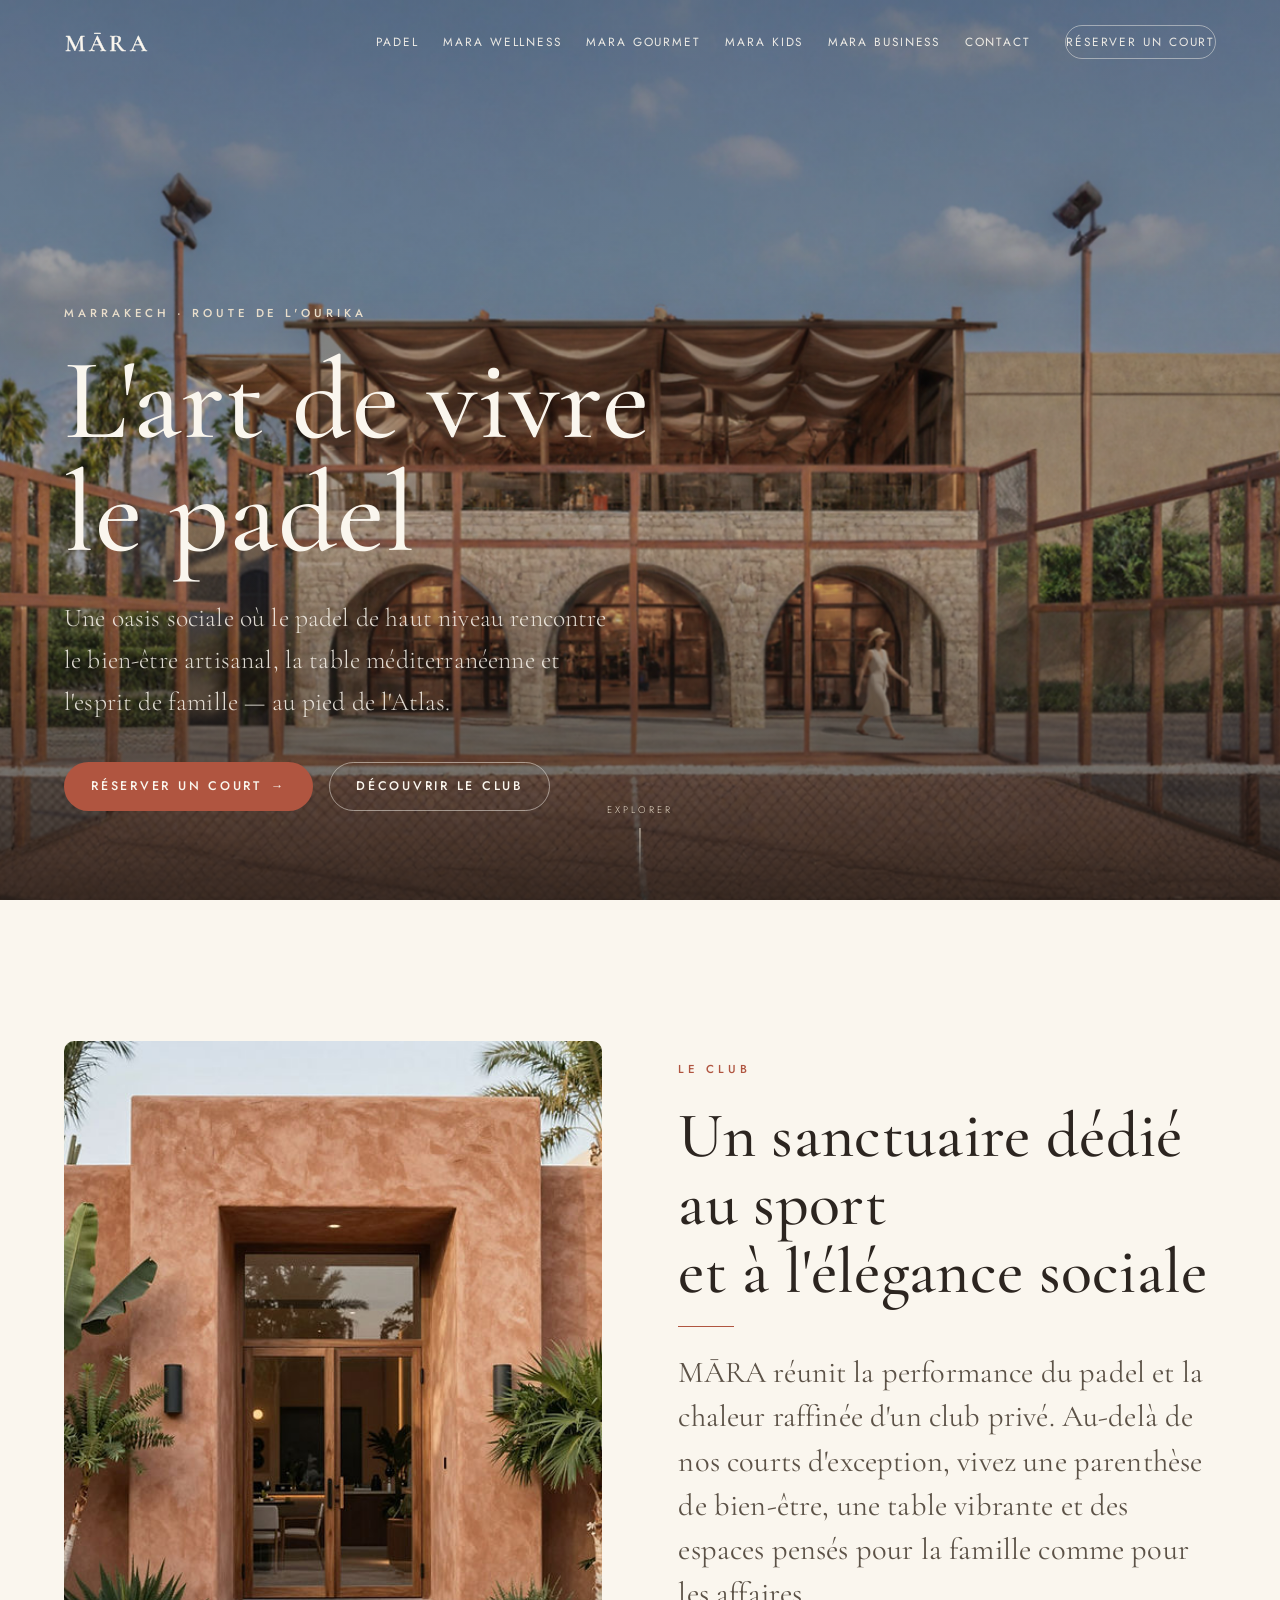
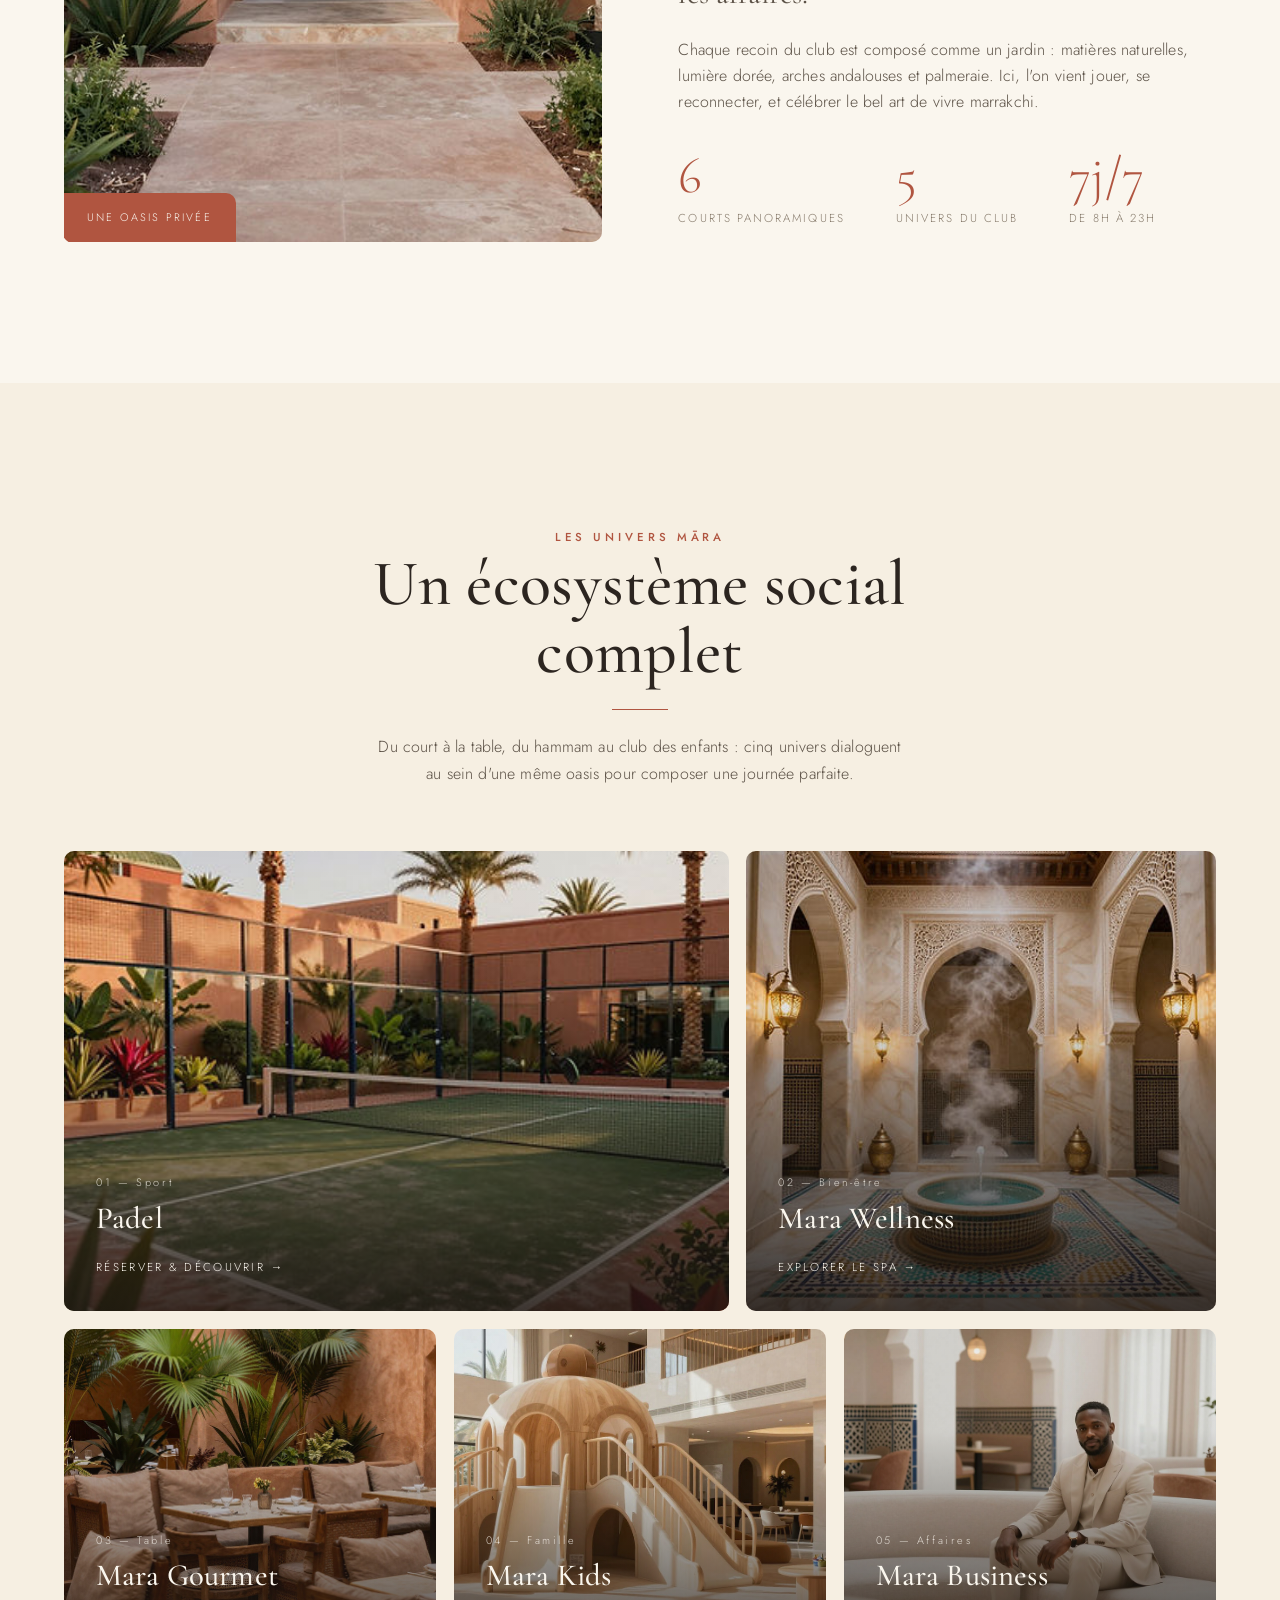
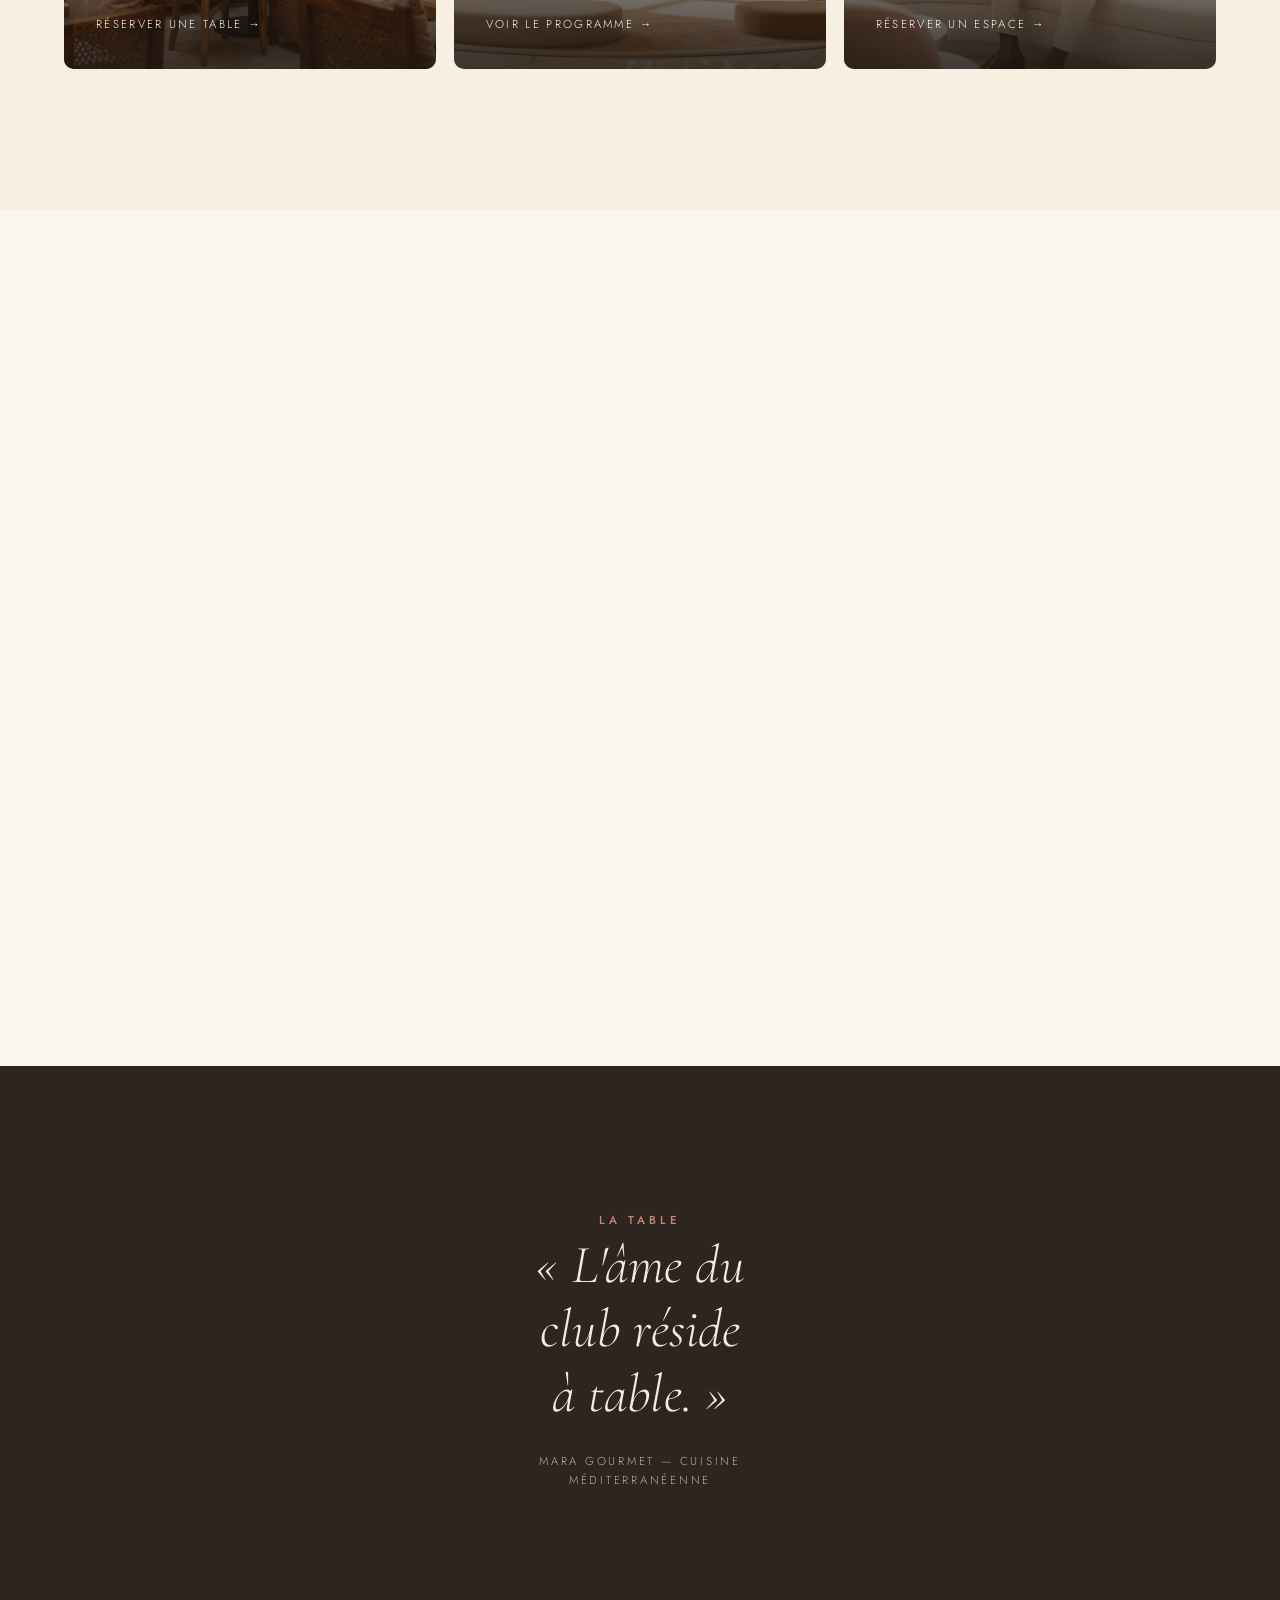
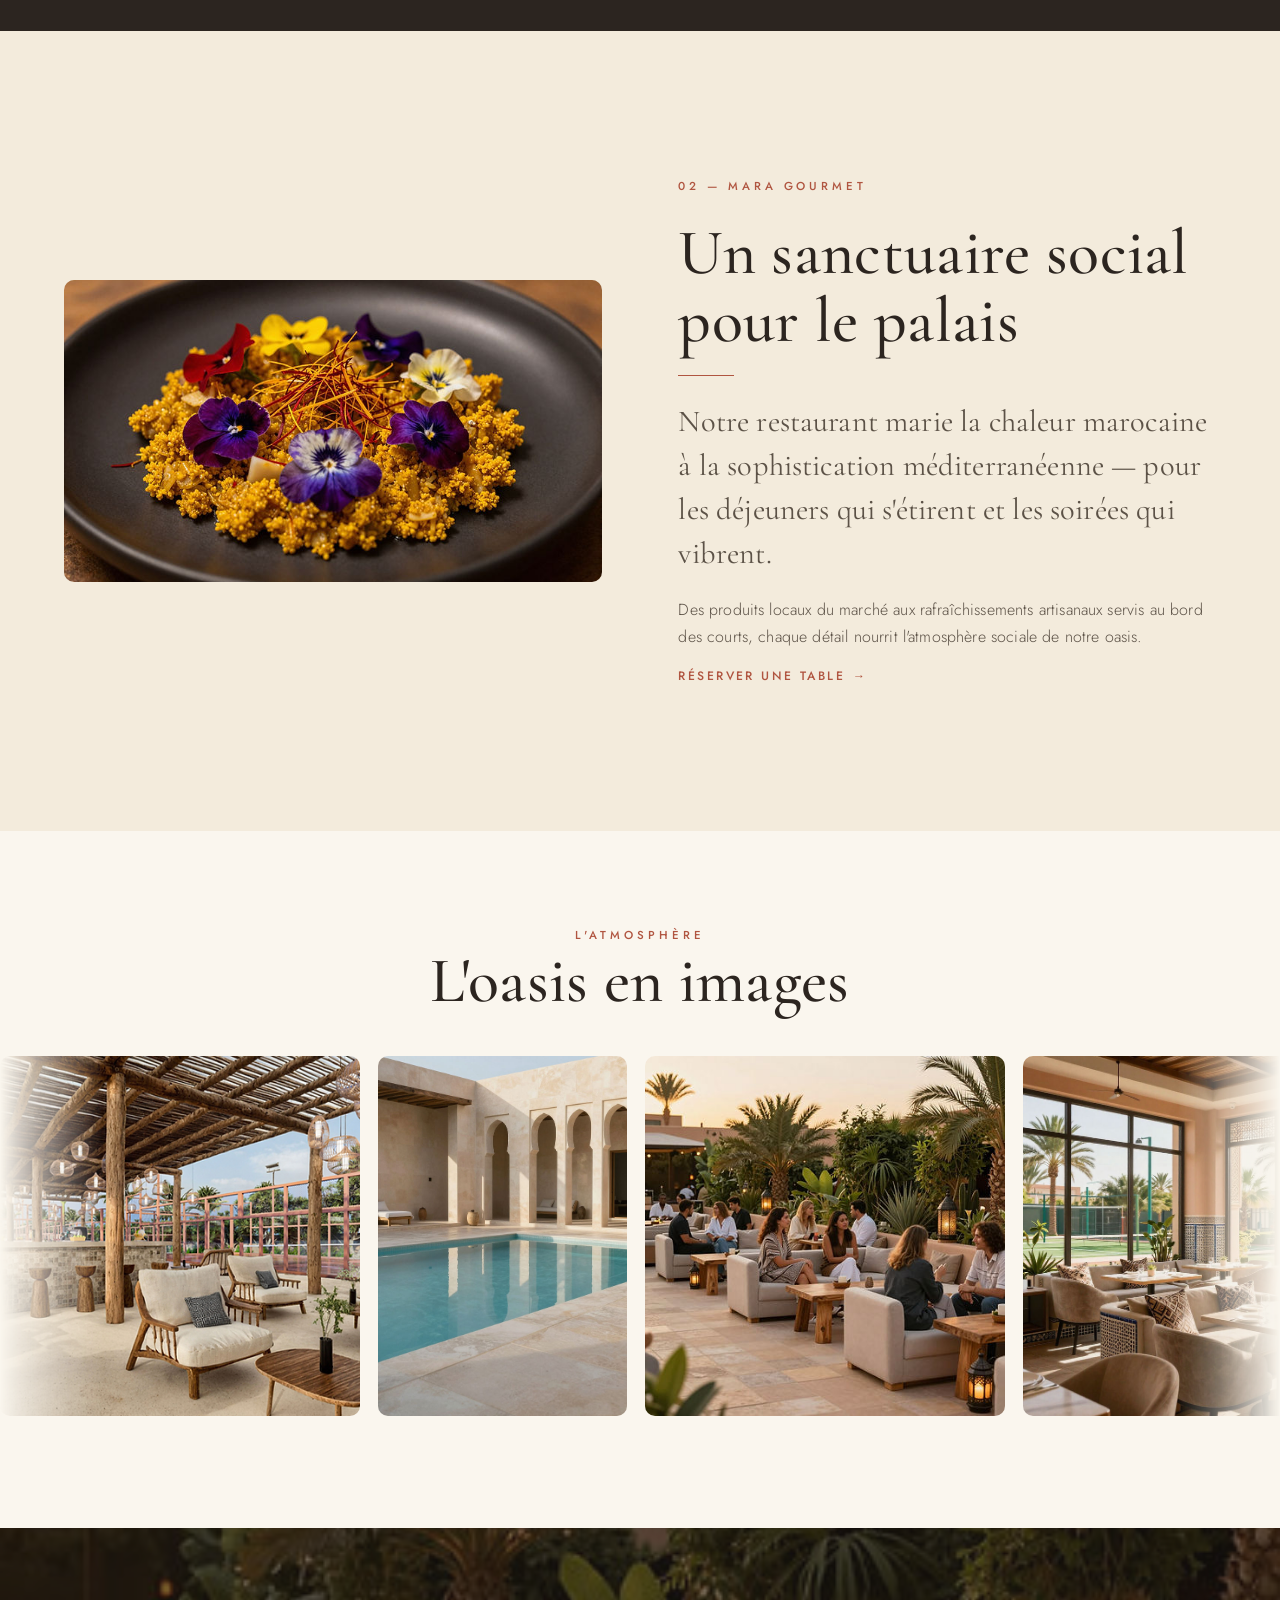
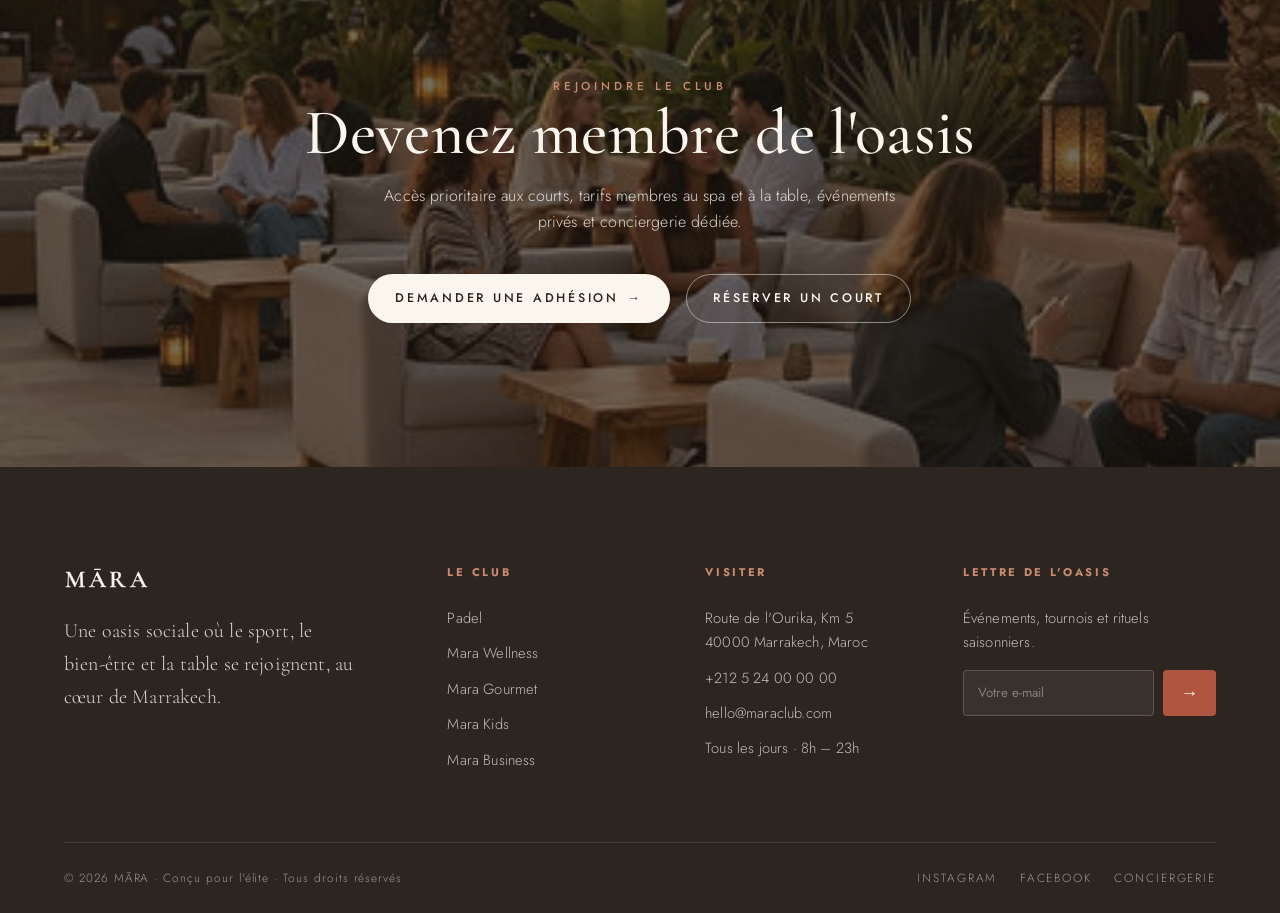
==== commit ac962ba3: "Fix mobile navbar, polish nav, and add Vercel config - Mobile nav: legibility scrim so the logo and " ====
--- a/site/index.html
+++ b/site/index.html
@@ -18,7 +18,7 @@
     <div class="container">
       <a class="brand" href="index.html" aria-label="MĀRA — accueil">
         <svg class="brand-logo animate" viewBox="0 0 180 50" role="img" aria-label="M&#256;RA"><text x="2" y="40">M&#256;RA</text></svg>
-        <span class="brand-sub">Padel Social Club</span>
+        
       </a>
       <nav class="nav" aria-label="Navigation principale">
         <a href="padel.html">Padel</a>
@@ -237,7 +237,7 @@
     <div class="container">
       <div class="footer-grid">
         <div>
-          <a class="brand" href="index.html"><svg class="brand-logo animate" viewBox="0 0 180 50" role="img" aria-label="M&#256;RA"><text x="2" y="40">M&#256;RA</text></svg><span class="brand-sub">Padel Social Club</span></a>
+          <a class="brand" href="index.html"><svg class="brand-logo animate" viewBox="0 0 180 50" role="img" aria-label="M&#256;RA"><text x="2" y="40">M&#256;RA</text></svg></a>
           <p class="footer-tag">Une oasis sociale où le sport, le bien-être et la table se rejoignent, au cœur de Marrakech.</p>
         </div>
         <div class="footer-col">
--- a/site/assets/css/style.css
+++ b/site/assets/css/style.css
@@ -115,6 +115,9 @@
 .btn {
   display: inline-flex;
   align-items: center;
+  justify-content: center;
+  text-align: center;
+  white-space: nowrap;
   gap: 0.7em;
   font-family: var(--sans);
   font-weight: 500;
@@ -192,11 +195,11 @@
   align-self: flex-end; padding-bottom: 0.4rem;
 }
 
-.nav { display: flex; align-items: center; gap: clamp(1.2rem, 2.4vw, 2.6rem); }
+.nav { display: flex; align-items: center; gap: clamp(1rem, 1.9vw, 2.2rem); flex-wrap: nowrap; }
 .nav a {
-  font-size: 0.74rem; font-weight: 400; letter-spacing: 0.18em; text-transform: uppercase;
+  font-size: 0.74rem; font-weight: 400; letter-spacing: 0.16em; text-transform: uppercase;
   color: var(--paper); position: relative; padding: 0.4rem 0; transition: color 0.5s var(--ease), opacity 0.4s;
-  opacity: 0.92;
+  opacity: 0.92; white-space: nowrap; flex: 0 0 auto;
 }
 .nav a::after {
   content: ""; position: absolute; left: 0; bottom: 0; height: 1px; width: 100%;
@@ -224,11 +227,11 @@
 .site-header.force-solid { background: rgba(250,246,238,0.92); backdrop-filter: blur(14px); }
 
 /* Mobile nav toggle */
-.nav-toggle { display: none; width: 30px; height: 22px; position: relative; z-index: 110; }
-.nav-toggle span { position: absolute; left: 0; height: 1.5px; width: 100%; background: var(--paper); transition: transform 0.45s var(--ease), opacity 0.3s, background 0.4s; }
-.nav-toggle span:nth-child(1) { top: 2px; }
+.nav-toggle { display: none; width: 30px; height: 20px; position: relative; z-index: 110; }
+.nav-toggle span { position: absolute; left: 0; height: 2px; width: 100%; border-radius: 2px; background: var(--paper); transition: transform 0.45s var(--ease), opacity 0.3s, background 0.4s; }
+.nav-toggle span:nth-child(1) { top: 0; }
 .nav-toggle span:nth-child(2) { top: 50%; transform: translateY(-50%); }
-.nav-toggle span:nth-child(3) { bottom: 2px; }
+.nav-toggle span:nth-child(3) { bottom: 0; }
 .is-solid .nav-toggle span { background: var(--ink); }
 body.menu-open .nav-toggle span { background: var(--ink); }
 body.menu-open .nav-toggle span:nth-child(1) { top: 50%; transform: translateY(-50%) rotate(45deg); }
@@ -500,19 +503,34 @@
 /* =========================================================
    Responsive
    ========================================================= */
-@media (max-width: 960px) {
+@media (max-width: 1024px) {
   :root { --nav-h: 70px; }
   .nav-toggle { display: block; }
+
+  /* legibility scrim so the logo + burger read over any hero */
+  .site-header:not(.is-solid)::before {
+    content: ""; position: absolute; left: 0; top: 0; right: 0; height: 130px; z-index: -1;
+    pointer-events: none;
+    background: linear-gradient(to bottom, rgba(28,22,18,0.55), rgba(28,22,18,0));
+  }
+  body.menu-open .site-header::before { display: none; }
+
   .nav {
     position: fixed; inset: 0; z-index: 105;
     flex-direction: column; justify-content: center; gap: 1.6rem;
-    background: var(--paper); padding: 5rem var(--gutter) 3rem;
+    background: var(--paper); padding: 6rem var(--gutter) 3rem;
     transform: translateX(100%); transition: transform 0.6s var(--ease); opacity: 0;
+    overflow-y: auto;
   }
   body.menu-open .nav { transform: none; opacity: 1; }
-  .nav a { color: var(--ink) !important; font-size: 1.5rem; font-family: var(--serif); letter-spacing: 0.02em; text-transform: none; opacity: 1; }
+  .nav a { color: var(--ink) !important; font-size: 1.6rem; font-family: var(--serif); letter-spacing: 0.02em; text-transform: none; opacity: 1; }
   .nav a::after { display: none; }
-  .nav-cta { margin-left: 0; margin-top: 0.5rem; }
+  .nav a[aria-current="page"] { color: var(--clay) !important; }
+  .nav-cta { margin-left: 0; margin-top: 0.6rem; }
+  .nav .nav-cta { border-color: var(--clay); color: var(--clay) !important; font-size: 0.8rem; font-family: var(--sans); text-transform: uppercase; letter-spacing: 0.2em; padding: 0.9em 2em; }
+
+  /* keep logo + burger above the open overlay, and make them legible on the cream panel */
+  body.menu-open .brand { color: var(--ink); position: relative; z-index: 106; }
   body.menu-open { overflow: hidden; }
 
   .split { grid-template-columns: 1fr; }
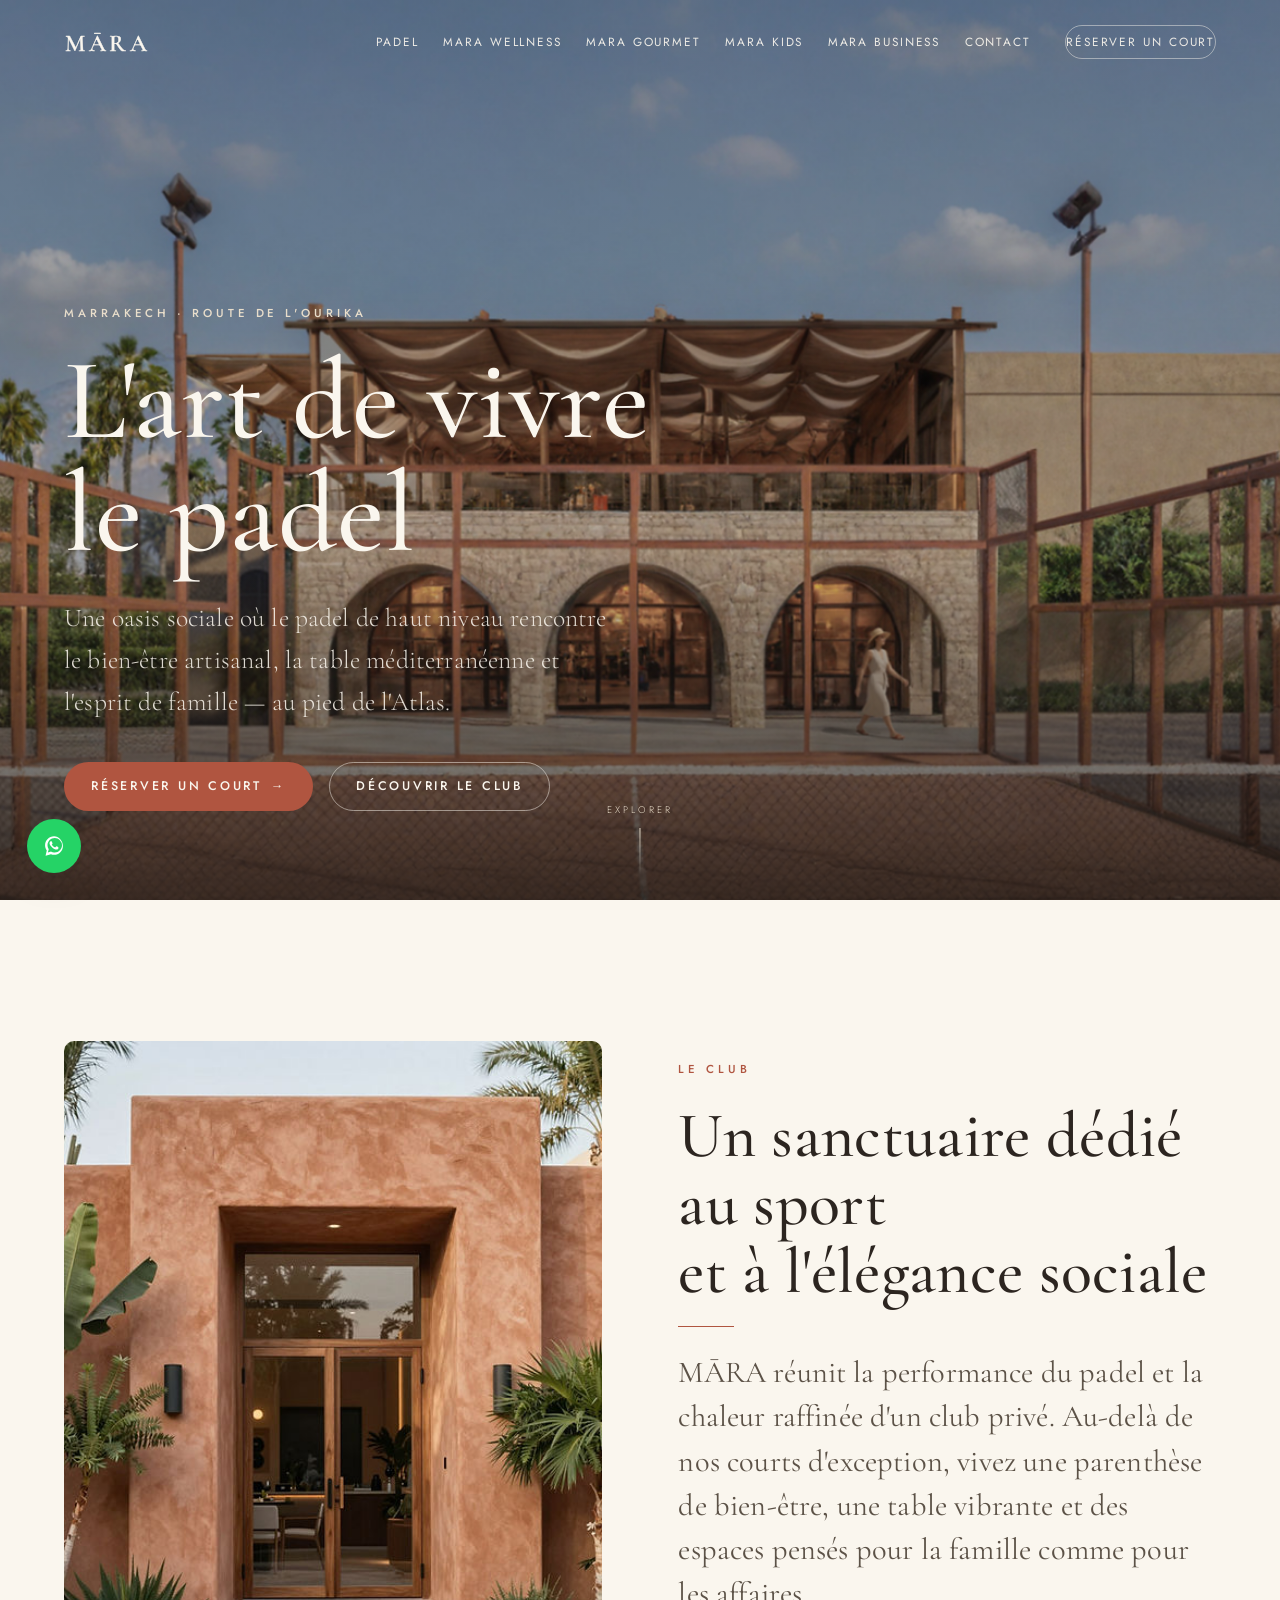
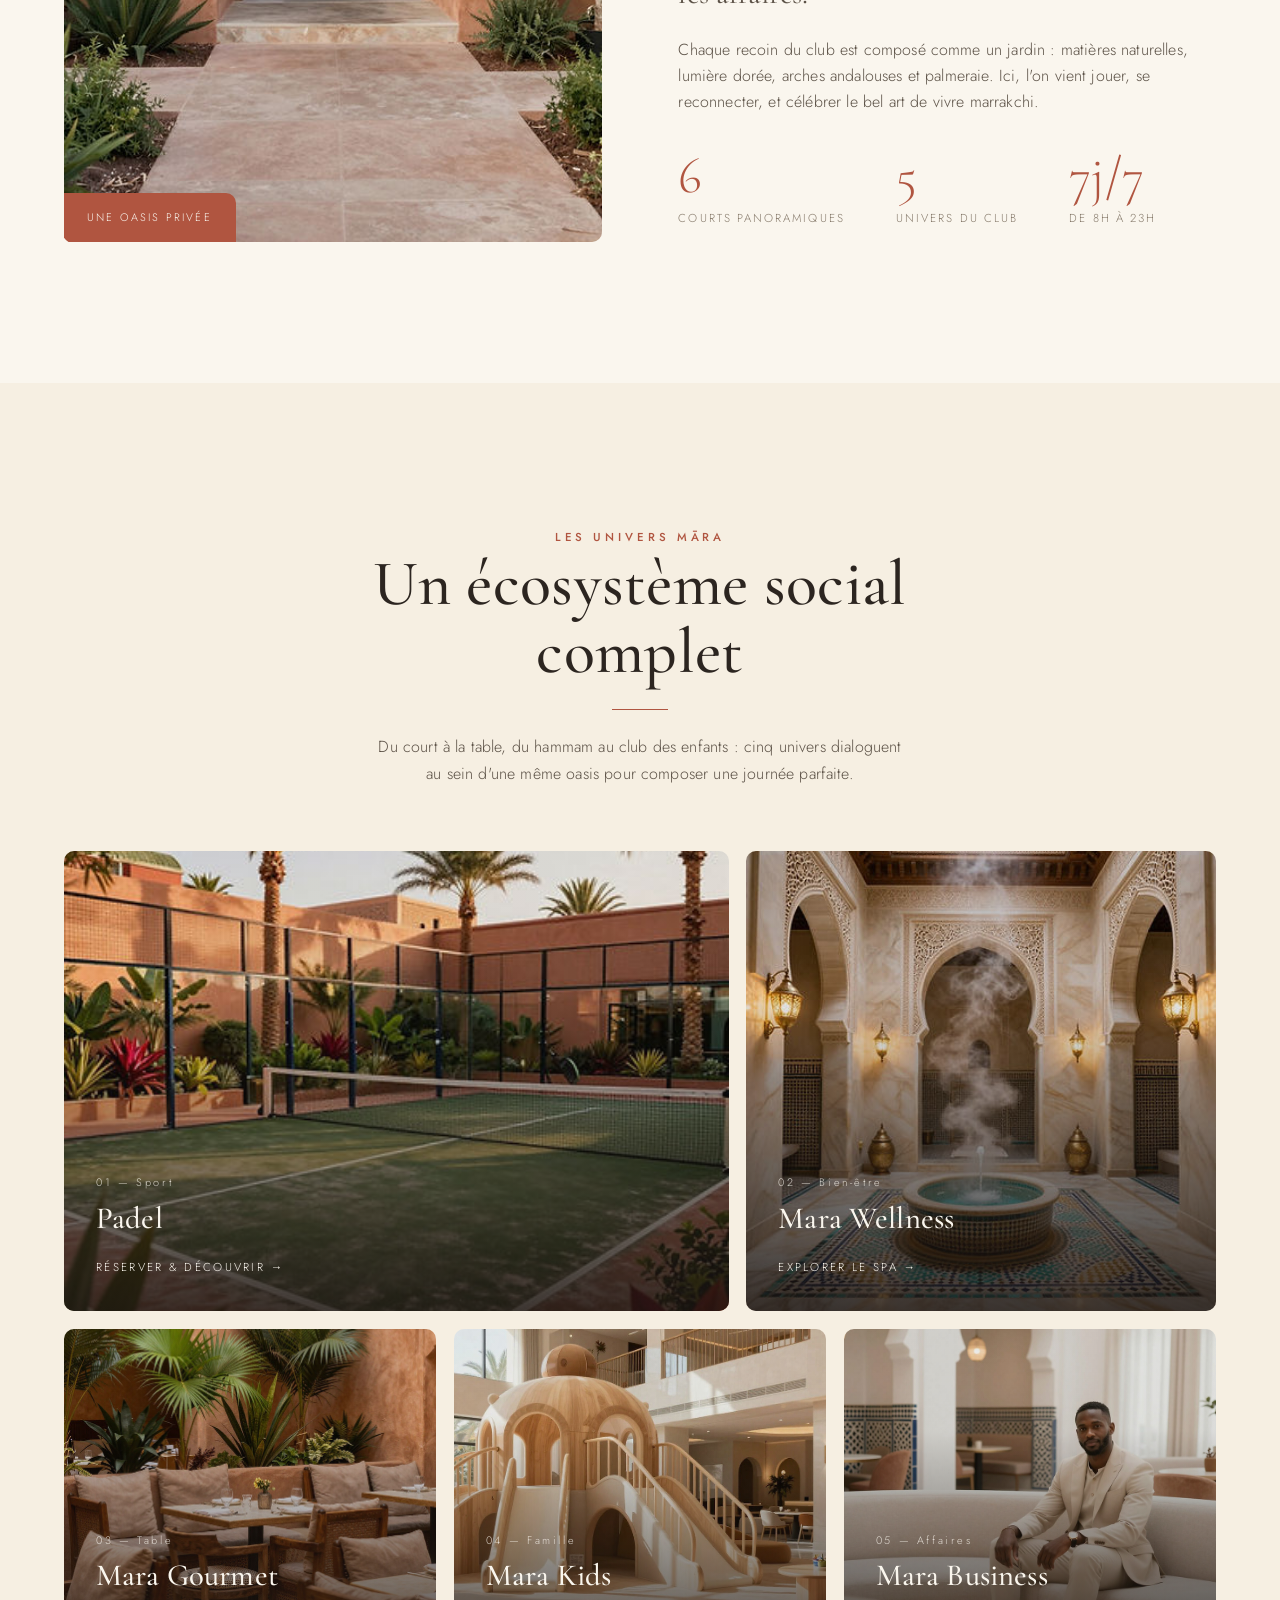
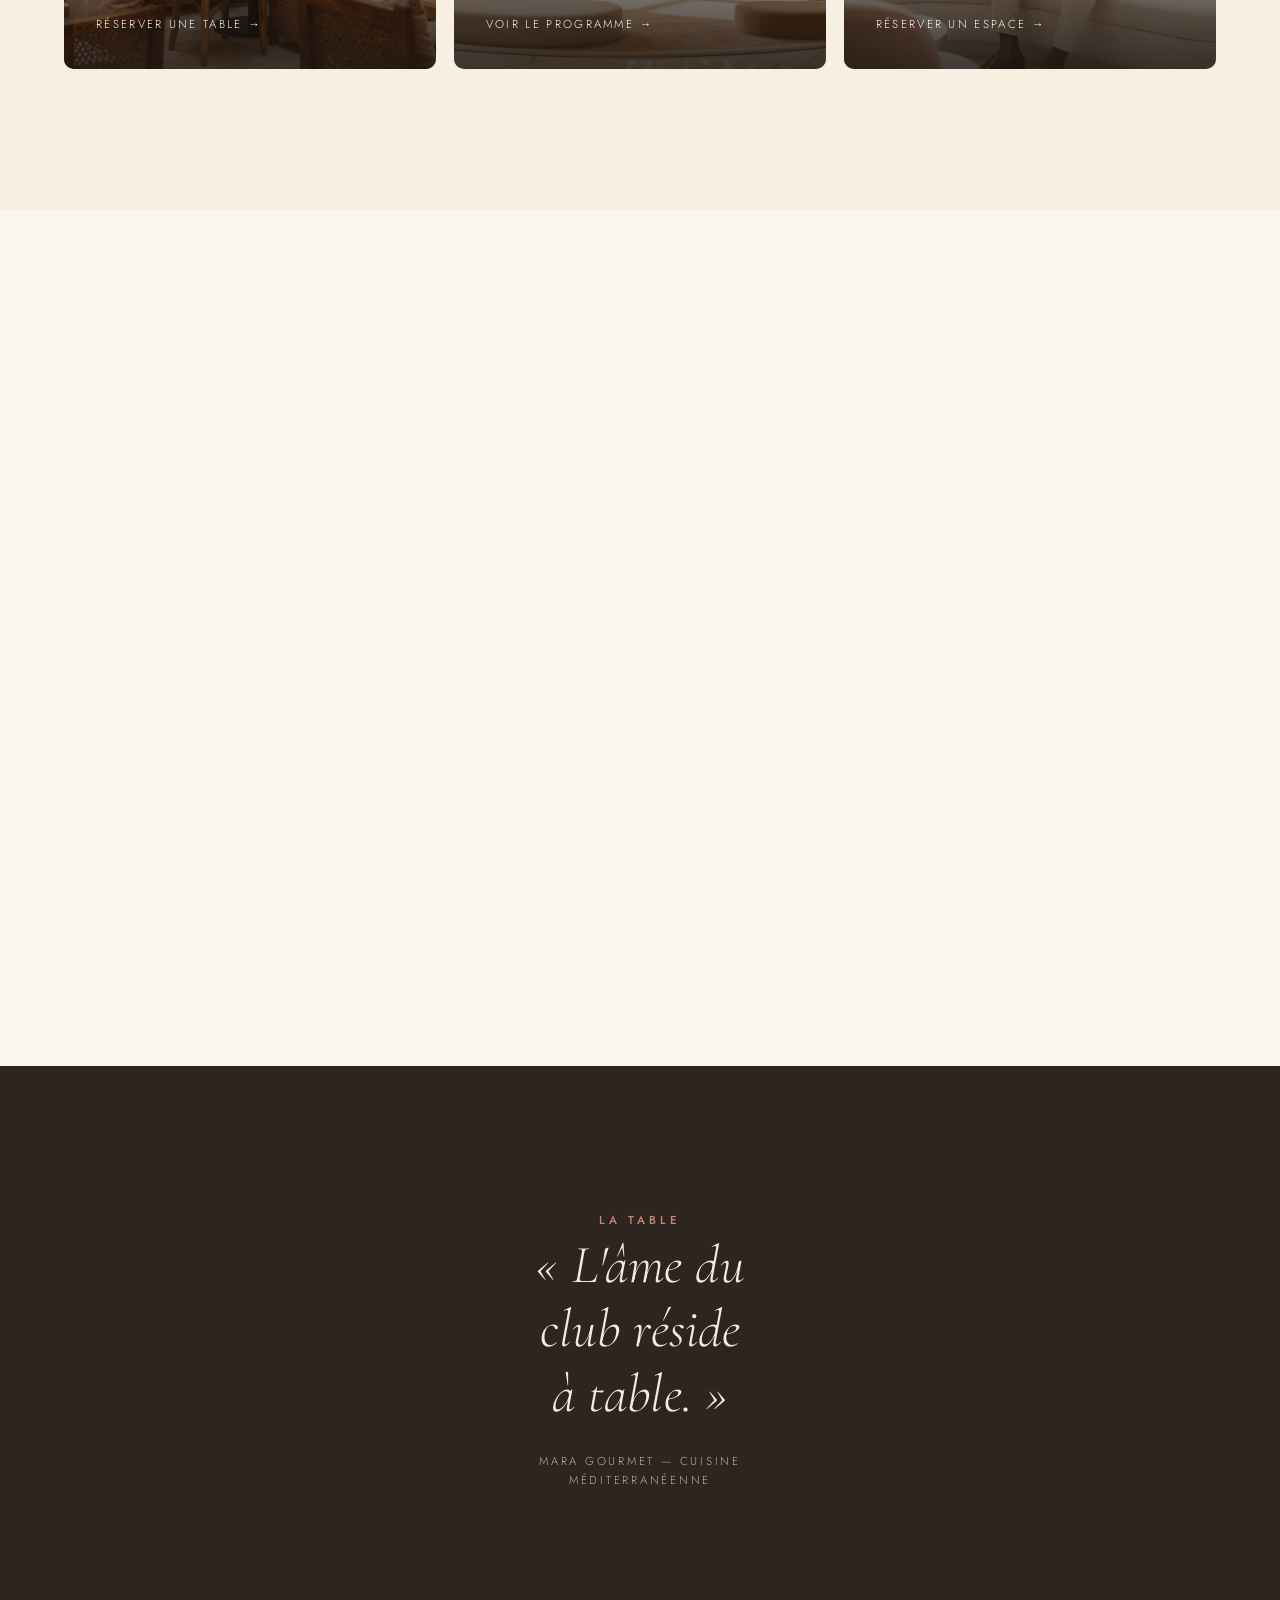
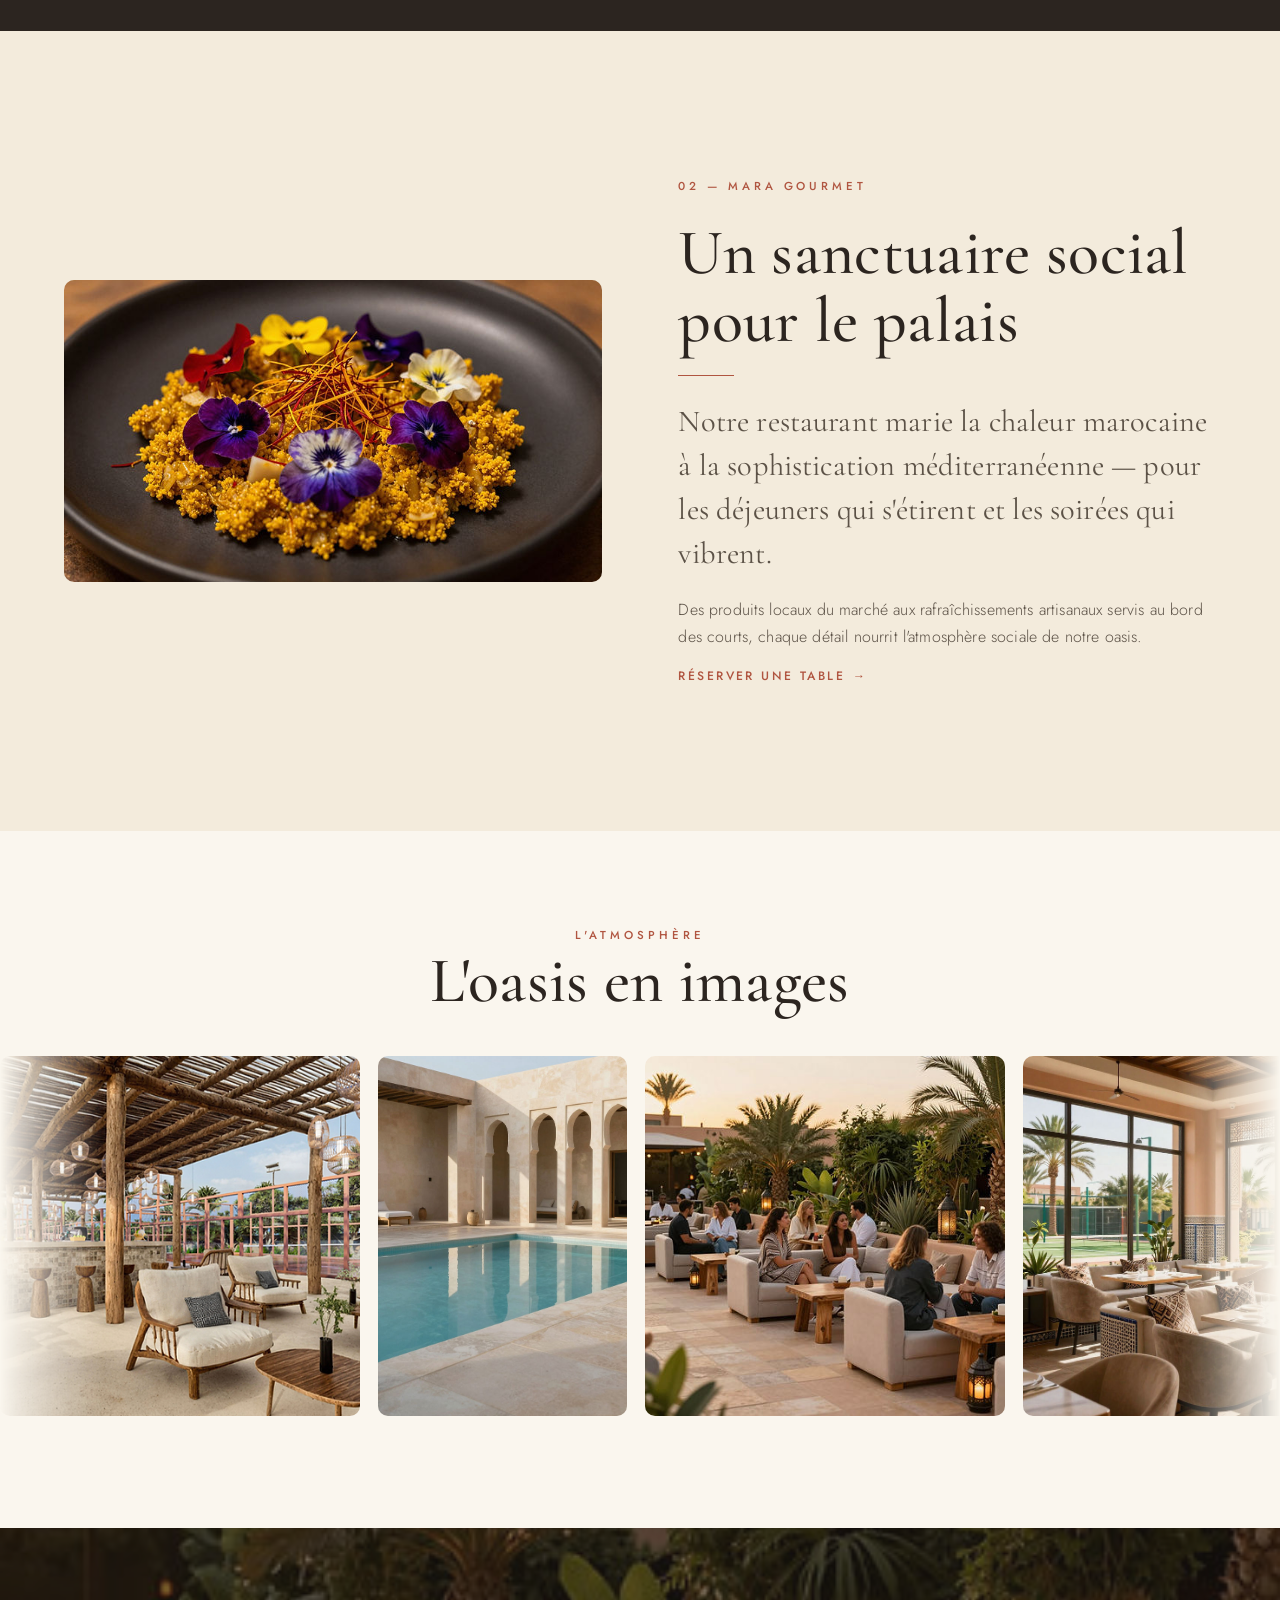
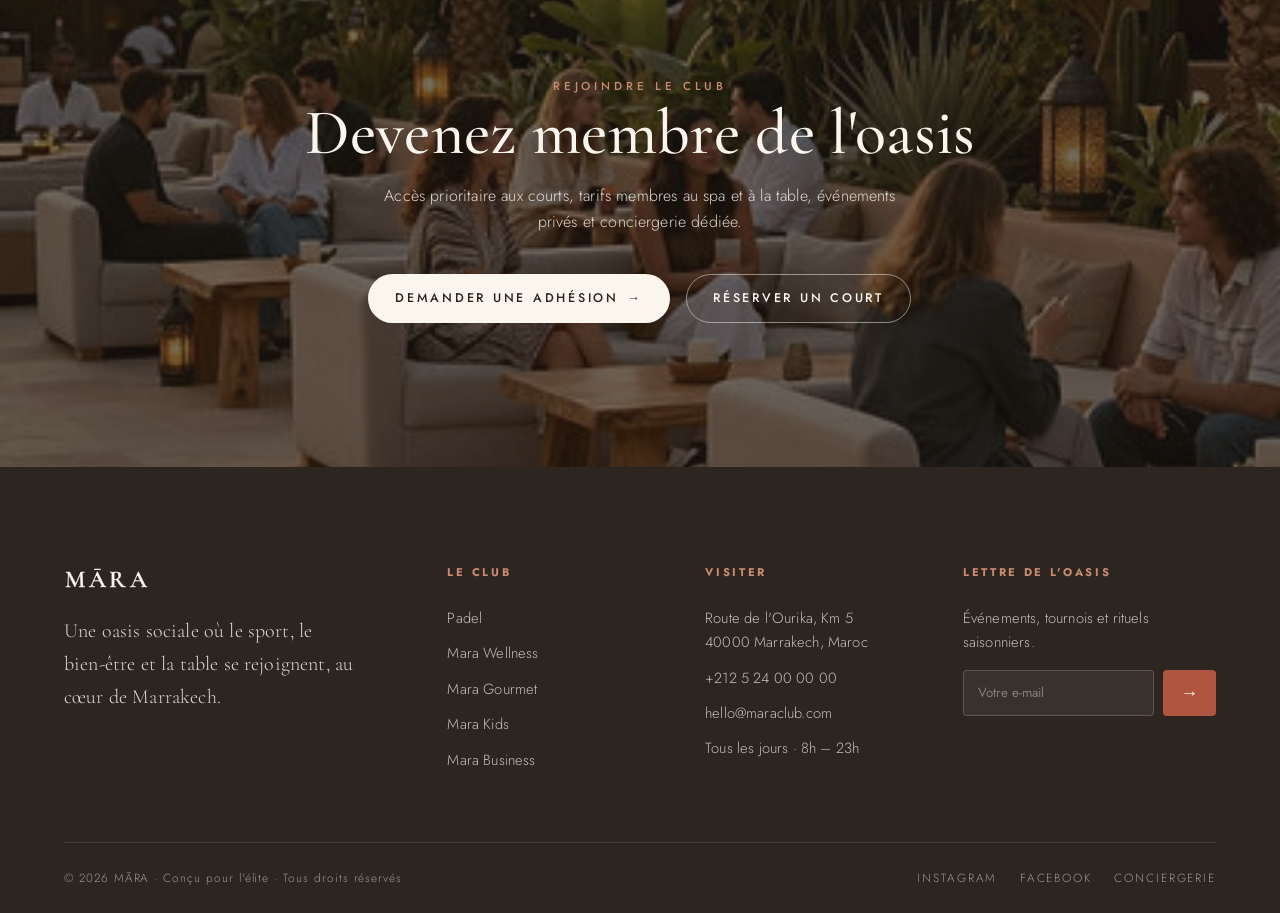
==== commit 12d4527d: "Add WhatsApp + back-to-top buttons; fix mobile menu and contact map - Add floating WhatsApp (bottom-" ====
--- a/site/index.html
+++ b/site/index.html
@@ -275,6 +275,13 @@
     </div>
   </footer>
 
+  <!-- Floating actions -->
+  <a class="fab fab--whatsapp" href="https://wa.me/212524000000?text=Bonjour%20MARA%2C%20je%20souhaite%20des%20informations." target="_blank" rel="noopener" aria-label="Contacter MARA sur WhatsApp">
+    <svg viewBox="0 0 32 32" fill="currentColor" aria-hidden="true"><path d="M16.04 4C9.96 4 5 8.95 5 15.02c0 2.4.78 4.62 2.1 6.43L5.6 28l6.7-1.76a11.02 11.02 0 0 0 3.73.65h.01C22.12 26.89 27 21.94 27 15.87 27 9.8 22.04 4 16.04 4Zm0 19.9h-.01c-1.18 0-2.34-.32-3.35-.92l-.24-.14-3.98 1.04 1.06-3.88-.16-.25a8.86 8.86 0 0 1-1.36-4.71c0-4.9 4-8.88 8.92-8.88 2.38 0 4.62.93 6.3 2.61a8.83 8.83 0 0 1 2.61 6.28c0 4.9-4 8.85-8.93 8.85Zm4.9-6.63c-.27-.13-1.59-.78-1.83-.87-.25-.09-.43-.13-.61.14-.18.27-.7.86-.86 1.04-.16.18-.32.2-.59.07-.27-.14-1.13-.42-2.16-1.33-.8-.71-1.34-1.59-1.5-1.86-.16-.27-.02-.42.12-.55.12-.12.27-.32.4-.48.14-.16.18-.27.27-.45.09-.18.05-.34-.02-.48-.07-.14-.61-1.47-.84-2.01-.22-.53-.44-.46-.61-.46l-.52-.01c-.18 0-.48.07-.73.34-.25.27-.96.94-.96 2.29s.98 2.65 1.12 2.83c.14.18 1.93 2.95 4.68 4.13.65.28 1.16.45 1.56.58.65.21 1.25.18 1.72.11.52-.08 1.59-.65 1.81-1.28.22-.63.22-1.17.16-1.28-.07-.11-.25-.18-.52-.31Z"/></svg>
+  </a>
+  <button class="fab fab--top" type="button" aria-label="Revenir en haut">
+    <svg viewBox="0 0 24 24" fill="none" stroke="currentColor" stroke-width="2" stroke-linecap="round" stroke-linejoin="round" aria-hidden="true"><path d="M12 19V5M5 12l7-7 7 7"/></svg>
+  </button>
   <script src="assets/js/main.js"></script>
 </body>
 </html>
--- a/site/assets/css/style.css
+++ b/site/assets/css/style.css
@@ -441,7 +441,7 @@
 .form-grid { display: grid; grid-template-columns: 1fr 1fr; gap: 1.1rem; }
 .form-grid .full { grid-column: 1 / -1; }
 .form-note { font-size: 0.8rem; color: var(--muted); margin-top: 1rem; }
-.map-embed { width: 100%; min-height: 320px; height: 100%; border: 0; border-radius: var(--radius-lg); filter: grayscale(0.3) sepia(0.12); }
+.map-embed { display: block; width: 100%; height: 340px; border: 0; border-radius: var(--radius-lg); filter: grayscale(0.3) sepia(0.12); }
 
 /* =========================================================
    CTA band
@@ -501,28 +501,72 @@
 .step p { font-size: 0.92rem; }
 
 /* =========================================================
+   Floating actions (WhatsApp + back-to-top)
+   ========================================================= */
+.fab {
+  position: fixed; bottom: clamp(1rem, 2.5vw, 1.7rem); z-index: 95;
+  width: 54px; height: 54px; border-radius: 50%;
+  display: inline-flex; align-items: center; justify-content: center;
+  box-shadow: 0 14px 30px -12px rgba(44, 37, 32, 0.5);
+  transition: transform 0.4s var(--ease), background 0.4s var(--ease), box-shadow 0.4s var(--ease), opacity 0.4s var(--ease), visibility 0.4s;
+}
+.fab svg { width: 26px; height: 26px; display: block; }
+.fab:hover { transform: translateY(-3px) scale(1.04); box-shadow: 0 18px 36px -12px rgba(44, 37, 32, 0.55); }
+.fab:focus-visible { outline: 2px solid var(--clay); outline-offset: 3px; }
+
+.fab--whatsapp { left: clamp(1rem, 2.5vw, 1.7rem); background: #25d366; color: #fff; }
+.fab--whatsapp:hover { background: #1ebe5b; }
+
+.fab--top {
+  right: clamp(1rem, 2.5vw, 1.7rem); background: var(--clay); color: var(--paper); border: none; cursor: pointer;
+  opacity: 0; visibility: hidden; transform: translateY(16px);
+}
+.fab--top.show { opacity: 1; visibility: visible; transform: none; }
+.fab--top:hover { background: var(--clay-deep); }
+
+@media (max-width: 560px) {
+  .fab { width: 50px; height: 50px; }
+  .fab svg { width: 24px; height: 24px; }
+}
+
+/* =========================================================
    Responsive
    ========================================================= */
 @media (max-width: 1024px) {
   :root { --nav-h: 70px; }
-  .nav-toggle { display: block; }
-
-  /* legibility scrim so the logo + burger read over any hero */
+
+  /* burger becomes a circular button with an always-legible chip over any hero */
+  .nav-toggle {
+    display: block; width: 44px; height: 44px; border-radius: 50%;
+    background: rgba(24, 19, 15, 0.42); -webkit-backdrop-filter: blur(5px); backdrop-filter: blur(5px);
+    transition: background 0.4s var(--ease);
+  }
+  .nav-toggle span { left: 50%; width: 22px; margin-left: -11px; }
+  .nav-toggle span:nth-child(1) { top: 15px; }
+  .nav-toggle span:nth-child(3) { top: auto; bottom: 15px; }
+  .is-solid .nav-toggle,
+  body.menu-open .nav-toggle { background: transparent; -webkit-backdrop-filter: none; backdrop-filter: none; }
+
+  /* legibility scrim so the logo reads over any hero */
   .site-header:not(.is-solid)::before {
     content: ""; position: absolute; left: 0; top: 0; right: 0; height: 130px; z-index: -1;
     pointer-events: none;
-    background: linear-gradient(to bottom, rgba(28,22,18,0.55), rgba(28,22,18,0));
+    background: linear-gradient(to bottom, rgba(28,22,18,0.45), rgba(28,22,18,0));
   }
   body.menu-open .site-header::before { display: none; }
 
   .nav {
     position: fixed; inset: 0; z-index: 105;
-    flex-direction: column; justify-content: center; gap: 1.6rem;
-    background: var(--paper); padding: 6rem var(--gutter) 3rem;
-    transform: translateX(100%); transition: transform 0.6s var(--ease); opacity: 0;
-    overflow-y: auto;
+    flex-direction: column; justify-content: center; gap: 1.7rem;
+    background: var(--paper); padding: 6rem var(--gutter) 4rem;
+    opacity: 0; visibility: hidden; pointer-events: none; transform: translateY(-12px);
+    transition: opacity 0.45s var(--ease), transform 0.55s var(--ease), visibility 0s linear 0.45s;
+    overflow-y: auto; overscroll-behavior: contain;
   }
-  body.menu-open .nav { transform: none; opacity: 1; }
+  body.menu-open .nav {
+    opacity: 1; visibility: visible; pointer-events: auto; transform: none;
+    transition: opacity 0.45s var(--ease), transform 0.55s var(--ease), visibility 0s;
+  }
   .nav a { color: var(--ink) !important; font-size: 1.6rem; font-family: var(--serif); letter-spacing: 0.02em; text-transform: none; opacity: 1; }
   .nav a::after { display: none; }
   .nav a[aria-current="page"] { color: var(--clay) !important; }
@@ -532,6 +576,17 @@
   /* keep logo + burger above the open overlay, and make them legible on the cream panel */
   body.menu-open .brand { color: var(--ink); position: relative; z-index: 106; }
   body.menu-open { overflow: hidden; }
+
+  /* CRITICAL: a backdrop-filter on the solid header turns it into the containing
+     block for its position:fixed child (.nav), which breaks the full-screen menu
+     once the page is scrolled. Disable it while the menu is open so the overlay
+     stays anchored to the viewport. */
+  body.menu-open .site-header,
+  body.menu-open .site-header.is-solid,
+  body.menu-open .site-header.force-solid {
+    background: transparent; box-shadow: none;
+    -webkit-backdrop-filter: none; backdrop-filter: none;
+  }
 
   .split { grid-template-columns: 1fr; }
   .split--reverse .split__media { order: 0; }
@@ -554,4 +609,5 @@
   .booking__grid { grid-template-columns: 1fr; }
   .hero__actions { flex-direction: column; align-items: stretch; }
   .hero__actions .btn { justify-content: center; }
-}
+  .map-embed { height: 260px; }
+}
